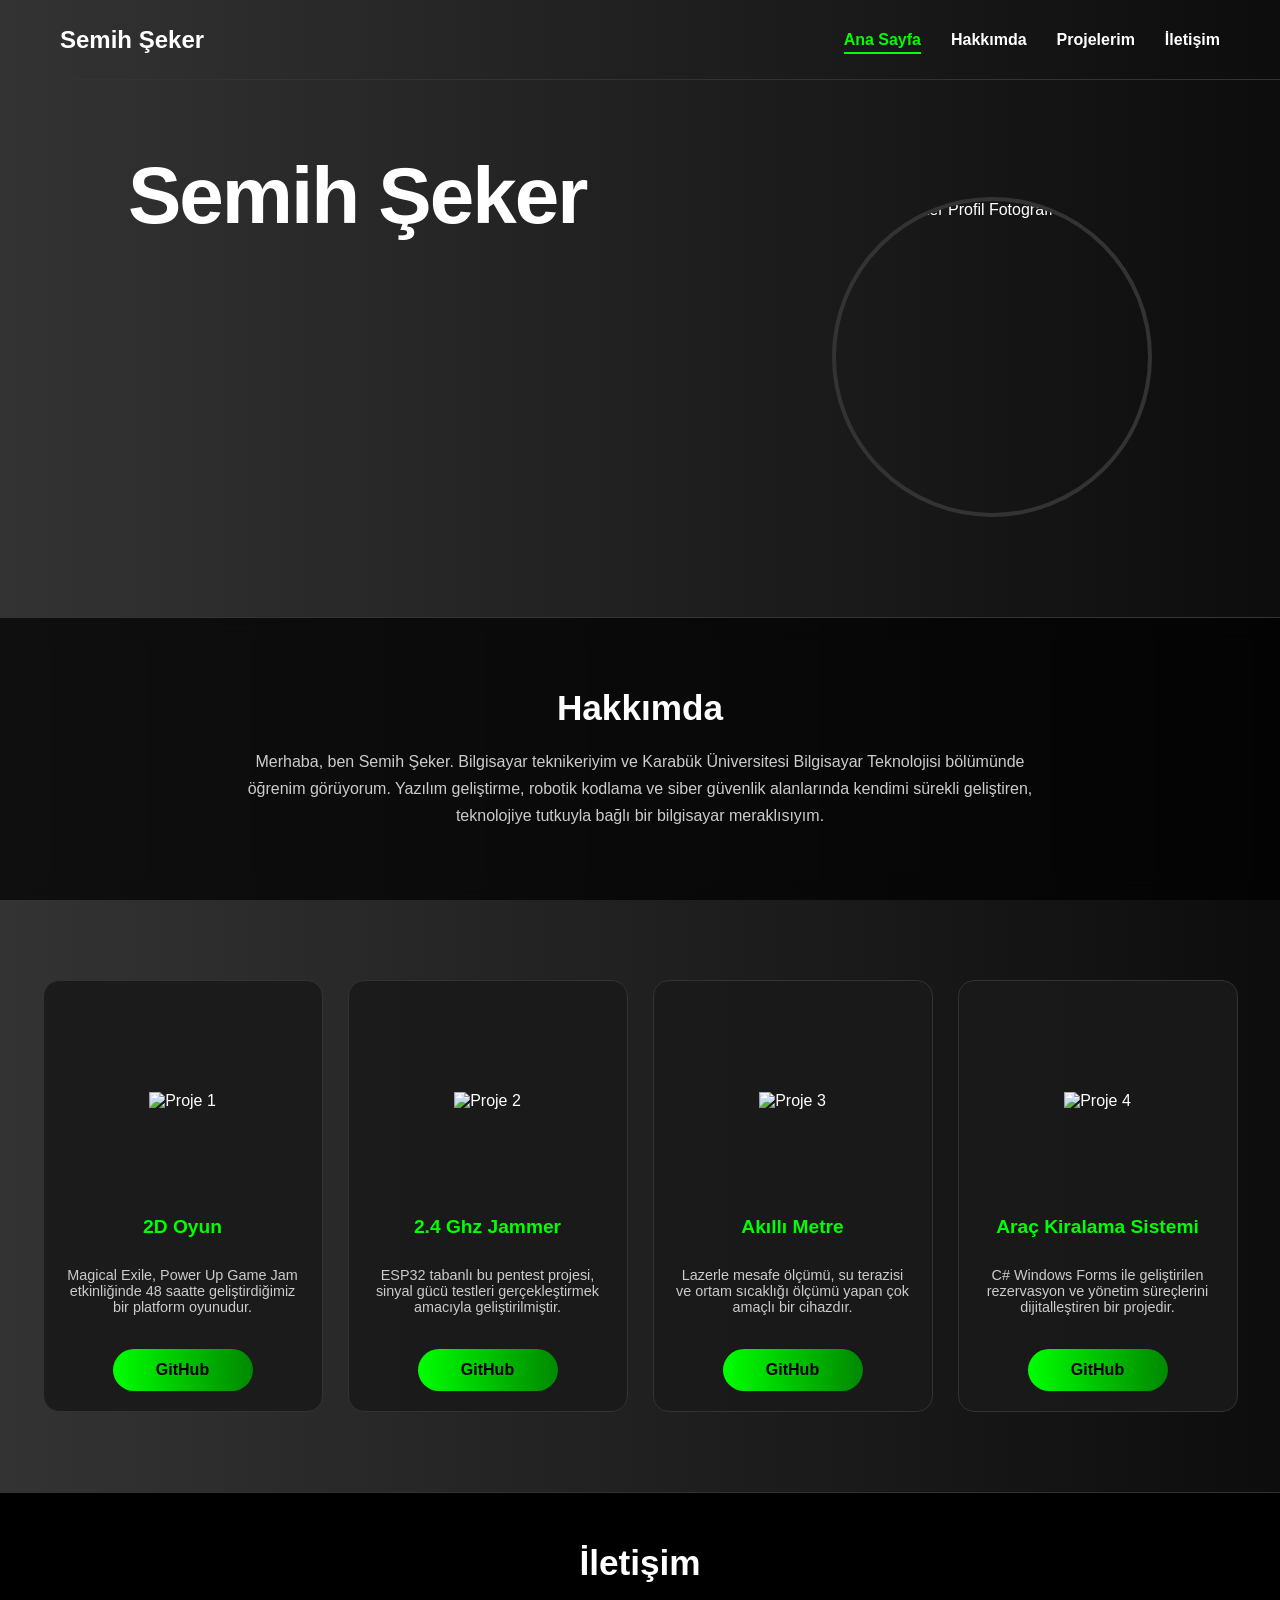
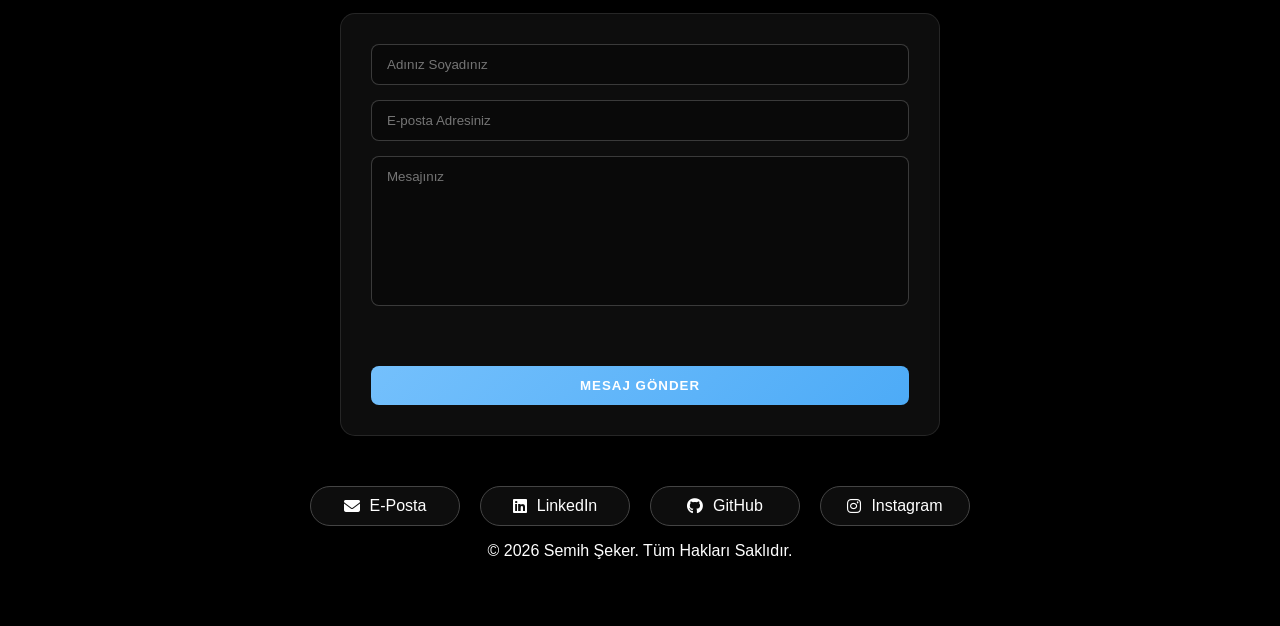
==== index.html @ 97982837 "Hata giderildi" ====
<!DOCTYPE html>
<html lang="tr">
<head>
	<script src="https://www.google.com/recaptcha/api.js" async defer></script>
    <meta charset="UTF-8">
    <meta name="viewport" content="width=device-width, initial-scale=1.0">
    <meta name="description" content="Semih Şeker - Bilgisayar Teknikeri | Web Geliştirme, Robotik Kodlama ve Siber Güvenlik">
    <title>Semih Şeker | Kişisel Portföy</title>
    
    <link rel="icon" href="imgs/favicon.png" type="image/png">
    <link rel="stylesheet" href="https://cdnjs.cloudflare.com/ajax/libs/font-awesome/6.5.1/css/all.min.css">
    <link href="https://unpkg.com/aos@2.3.1/dist/aos.css" rel="stylesheet">
    <script type="text/javascript" src="https://cdn.jsdelivr.net/npm/@emailjs/browser@3/dist/email.min.js"></script>
    <link rel="stylesheet" href="index.css">
</head>
<body>

<header>
    <nav>
        <div class="navbar">
            <div class="navLogo">Semih Şeker</div>
            <div class="hamburger" id="hamburger" aria-label="Menüyü Aç">
                <i class="fa-solid fa-bars"></i>
            </div>
            <div class="navlink" id="nav-menu">
                <ul>
                    <li><a href="#AnaSayfa">Ana Sayfa</a></li>
                    <li><a href="#hakkimda">Hakkımda</a></li>
                    <li><a href="#projeler">Projelerim</a></li>
                    <li><a href="#iletisim">İletişim</a></li>
                </ul>
            </div>
        </div>
    </nav>
</header>

<section id="AnaSayfa">
    <div class="middle-left-area" data-aos="fade-right">
        <h1 class="main-name">Semih Şeker</h1>
        <div class="sub-text-wrapper">
            <span id="typed-text"></span>
        </div>
    </div>
    <div class="resimkapsayici" data-aos="fade-left">
        <div class="resim">
            <img src="imgs/semihskrpp.jpg" alt="Semih Şeker Profil Fotoğrafı">
        </div>
    </div>
</section>

<section class="HakkımdaKapsayıcı" id="hakkimda" data-aos="zoom-in">
    <div class="Hakkımdaİçerik">
        <h2 class="HakkımdaBaşlık">Hakkımda</h2>
        <p class="hakımdayazı">
            Merhaba, ben Semih Şeker. Bilgisayar teknikeriyim ve Karabük Üniversitesi Bilgisayar Teknolojisi bölümünde öğrenim görüyorum.
            Yazılım geliştirme, robotik kodlama ve siber güvenlik alanlarında kendimi sürekli geliştiren,
            teknolojiye tutkuyla bağlı bir bilgisayar meraklısıyım.
        </p>
    </div>
</section>

<section class="kartkapsayıcı" id="projeler">
    <div class="kart" data-aos="fade-up" data-aos-delay="100">
        <div class="kartimg"><img src="imgs/2doyun.png" alt="Proje 1"></div>
        <div class="kartBaşlık">2D Oyun</div>
        <div class="kartyazı"><p>Magical Exile, Power Up Game Jam etkinliğinde 48 saatte geliştirdiğimiz bir platform oyunudur.</p></div>
        <div class="kartbutton"><a href="https://github.com/sem1hX1/power-up-game-jam-magical-exile" target="_blank">GitHub</a></div>
    </div>

    <div class="kart" data-aos="fade-up" data-aos-delay="200">
        <div class="kartimg"><img src="imgs/jamer.jpeg" alt="Proje 2"></div>
        <div class="kartBaşlık">2.4 Ghz Jammer</div>
        <div class="kartyazı"><p>ESP32 tabanlı bu pentest projesi, sinyal gücü testleri gerçekleştirmek amacıyla geliştirilmiştir.</p></div>
        <div class="kartbutton"><a href="https://github.com/sem1hX1/ESP32-2.4Ghz-jammer" target="_blank">GitHub</a></div>
    </div>

    <div class="kart" data-aos="fade-up" data-aos-delay="300">
        <div class="kartimg"><img src="imgs/akılımetre2.jpeg" alt="Proje 3"></div>
        <div class="kartBaşlık">Akıllı Metre</div>
        <div class="kartyazı"><p>Lazerle mesafe ölçümü, su terazisi ve ortam sıcaklığı ölçümü yapan çok amaçlı bir cihazdır.</p></div>
        <div class="kartbutton"><a href="https://github.com/sem1hX1/Ak-l-Metre" target="_blank">GitHub</a></div>
    </div>

    <div class="kart" data-aos="fade-up" data-aos-delay="400">
        <div class="kartimg"><img src="imgs/araçkiralama.png" alt="Proje 4"></div>
        <div class="kartBaşlık">Araç Kiralama Sistemi</div>
        <div class="kartyazı"><p>C# Windows Forms ile geliştirilen rezervasyon ve yönetim süreçlerini dijitalleştiren bir projedir.</p></div>
        <div class="kartbutton"><a href="https://github.com/sem1hX1/Akilli-Arac-Kiralama-Rezarvasyon-Sistemi" target="_blank">GitHub</a></div>
    </div>
</section>

<footer class="IletisimKapsayıcı" id="iletisim" data-aos="fade-up">
    <div class="Iletisimİçerik">
        <h2 class="HakkımdaBaşlık">İletişim</h2>
        
        <form id="contact-form" class="iletisim-form">
            <input type="text" id="from_name" placeholder="Adınız Soyadınız" required>
            <input type="email" id="email_id" placeholder="E-posta Adresiniz" required>
            <textarea id="message" placeholder="Mesajınız" required></textarea>
	    <div class="g-recaptcha" data-sitekey="6LcGIFUsAAAAAMI83Hy7ozXkOYXlaUwF4VAxMhcK" style="margin-bottom: 15px;"></div>
	    <button type="button" class="gonder-btn" onclick="SendMail()">Mesaj Gönder</button>
        </form>

        <div class="SosyalMedya">
            <a href="mailto:semihskr42@gmail.com" class="SosyalLink"><i class="fa-solid fa-envelope"></i> E-Posta</a>
            <a href="https://www.linkedin.com/in/semih-%c5%9feker/" target="_blank" class="SosyalLink"><i class="fa-brands fa-linkedin"></i> LinkedIn</a>
            <a href="https://github.com/sem1hX1" target="_blank" class="SosyalLink"><i class="fa-brands fa-github"></i> GitHub</a>
            <a href="https://www.instagram.com/semih_seker13/" target="_blank" class="SosyalLink"><i class="fa-brands fa-instagram"></i> Instagram</a>
        </div>

        <div class="FooterAlt">
            <p>&copy; 2026 Semih Şeker. Tüm Hakları Saklıdır.</p>
        </div>
    </div>
</footer>

<script src="https://unpkg.com/aos@2.3.1/dist/aos.js"></script>
<script src="https://unpkg.com/typed.js@2.1.0/dist/typed.umd.js"></script>
<script src="index.js"></script>
</body>
</html>
---- index.css ----
/* =========================
   1. TEMEL AYARLAR
========================= */
* {
    box-sizing: border-box;
}

body {
    background: linear-gradient(270deg, #000000, #1a1a1a, #000000, #333333);
    background-size: 400% 400%;
    animation: WhitePulse 20s ease-in-out infinite;
    min-height: 100vh;
    margin: 0;
    font-family: -apple-system, BlinkMacSystemFont, "Segoe UI", Roboto, Helvetica, Arial, sans-serif;
    color: #ffffff;
    overflow-x: hidden;
}

@keyframes WhitePulse {
    0% { background-position: 0% 50%; }
    50% { background-position: 100% 50%; }
    100% { background-position: 0% 50%; }
}

/* =========================
   2. NAVBAR
========================= */
.navbar {
    background-color: #000;
    width: 100%;
    height: 80px;
    padding: 0 60px;
    display: flex;
    justify-content: space-between;
    align-items: center;
    position: fixed;
    top: 0;
    z-index: 9999;
    border-bottom: 1px solid #333;
}

.navLogo {
    font-size: 1.5rem;
    font-weight: 900;
}

.navlink ul {
    display: flex;
    gap: 30px;
    list-style: none;
    margin: 0;
    padding: 0;
}

.navlink ul li a {
    text-decoration: none;
    color: #fff;
    font-weight: 600;
    transition: color 0.3s;
}

.navlink ul li a:hover {
    color: #00ff00;
}

.hamburger {
    display: none;
    font-size: 1.8rem;
    cursor: pointer;
}

/* =========================
   3. HERO ALANI
========================= */
.middle-left-area {
    padding-top: 150px;
    padding-left: 10%;
}

.main-name {
    font-size: clamp(3rem, 8vw, 5rem);
    font-weight: 900;
    letter-spacing: -2px;
    margin: 0;
}

.sub-text-wrapper {
    margin-top: 15px;
    font-size: 1.6rem;
    font-family: "Courier New", monospace;
}

.resimkapsayici {
    display: flex;
    justify-content: flex-end;
    padding-right: 10%;
    margin-top: -60px;
}

.resim {
    width: 320px;
    height: 320px;
    border-radius: 50%;
    overflow: hidden;
    border: 4px solid #333;
    transition: 0.4s;
}

.resim img {
    width: 100%;
    height: 100%;
    object-fit: cover;
}

.resim:hover {
    border-color: #00ff00;
    transform: scale(1.05);
}

/* =========================
   4. HAKKIMDA
========================= */
.HakkımdaKapsayıcı {
    margin-top: 100px;
    padding: 70px 20px;
    text-align: center;
    background: rgba(0, 0, 0, 0.7);
    backdrop-filter: blur(12px);
    border-top: 1px solid #333;
}

.HakkımdaBaşlık {
    font-size: 2.2rem;
    font-weight: 800;
    margin-bottom: 20px;
}

.hakımdayazı {
    max-width: 800px;
    margin: 0 auto;
    font-size: 1rem;
    line-height: 1.7;
    color: #cccccc;
}

/* =========================
   5. PROJELER (KARTLAR)
========================= */
.kartkapsayıcı {
    display: flex;
    flex-wrap: wrap;
    justify-content: center;
    gap: 25px;
    padding: 80px 20px;
}

.kart {
    width: 280px;
    background: rgba(26, 26, 26, 0.9);
    border: 1px solid #333;
    border-radius: 16px;
    padding: 20px;
    display: flex;
    flex-direction: column;
    transition: 0.4s;
}

.kart:hover {
    transform: translateY(-12px);
    border-color: #00ff00;
    box-shadow: 0 15px 30px rgba(0, 255, 0, 0.2);
}

.kartimg {
    width: 100%;
    height: 200px; /* ihtiyaca göre */
    display: flex;
    align-items: center;
    justify-content: center;
    overflow: hidden;
}

.kartimg img {
    max-width: 100%;
    max-height: 100%;
    object-fit: contain;
}


.kartBaşlık {
    margin: 15px 0;
    text-align: center;
    font-size: 1.2rem;
    font-weight: bold;
    color: #00ff00;
}

.kartyazı {
    font-size: 0.9rem;
    color: #ccc;
    text-align: center;
    margin-bottom: 20px;
    flex-grow: 1;
}



/* === KART BUTONU (UX DÜZELTİLDİ) === */
.kartbutton {
    width: 140px;
    height: 42px;
    margin: 0 auto;
    background: linear-gradient(90deg, #00ff00, #008800);
    border-radius: 25px;
    display: flex;
    justify-content: center;
    align-items: center;
    transition: 0.3s;
}

.kartbutton:hover {
    transform: scale(1.05);
    box-shadow: 0 0 20px rgba(0, 255, 0, 0.4);
}

.kartbutton a {
    text-decoration: none;
    color: #000;
    font-weight: bold;
}

/* =========================
   6. İLETİŞİM
========================= */
.IletisimKapsayıcı {
    padding: 50px 20px;
    background: #000;
    border-top: 1px solid #333;
    text-align: center;
    
}

.SosyalMedya {
    display: flex;
    flex-wrap: wrap;
    justify-content: center;
    gap: 20px;
   margin-top: 50px;
    align-items: center;
    overflow: hidden;

}

.SosyalLink {
    text-decoration: none;
    color: #fff;
    padding: 12px 26px;
    border-radius: 30px;
    border: 1px solid #444;
    background: rgba(255, 255, 255, 0.05);
    display: flex;
    align-items: center;
    gap: 10px;
    transition: 0.3s;
 width: 150px;          /* Sabit genişlik */
    height: 40px;          /* Sabit yükseklik */
    display: flex;
    align-items: center;
    justify-content: center;

    white-space: nowrap;
    overflow: hidden;
    text-overflow: ellipsis;
}
.HakkımdaBaşlık{
    margin: 0px;
    margin-bottom: 20px;
}
.SosyalLink:hover {
    background: #fff;
    color: #000;
    transform: scale(1.05);
}


.SosyalLink:hover i {
    color: #000;
}

/* =========================
   7. MOBİL
========================= */
@media (max-width: 768px) {
    .navbar {
        padding: 0 20px;
    }

    .hamburger {
        display: block;
    }

    .navlink {
        position: fixed;
        top: 80px;
        right: -100%;
        width: 100%;
        height: calc(100vh - 80px);
        background: #000;
        display: flex;
        justify-content: center;
        padding-top: 50px;
        transition: 0.4s;
    }

    .navlink.active {
        right: 0;
    }

    .navlink ul {
        flex-direction: column;
        gap: 30px;
    }

    .resimkapsayici {
        justify-content: center;
        padding-right: 0;
        margin-top: 30px;
    }

    .resim {
        width: 250px;
        height: 250px;
    }
}
.navlink ul li a.active {
    color: #00ff00;
    position: relative;
}

.navlink ul li a.active::after {
    content: "";
    position: absolute;
    left: 0;
    bottom: -6px;
    width: 100%;
    height: 2px;
    background: #00ff00;
}
/* İletişim Formu Genel Alanı */
.iletisim-form {
    display: flex;
    flex-direction: column;
    gap: 15px;
    max-width: 600px;
    margin: 30px auto;
    background: rgba(255, 255, 255, 0.05); /* Şeffaf koyu arka plan */
    padding: 30px;
    border-radius: 15px;
    border: 1px solid rgba(255, 255, 255, 0.1);
    box-shadow: 0 10px 30px rgba(0, 0, 0, 0.5);
}

/* Giriş Alanları (Input ve Textarea) */
.iletisim-form input, 
.iletisim-form textarea {
    width: 100%;
    padding: 12px 15px;
    background: rgba(0, 0, 0, 0.3);
    border: 1px solid rgba(255, 255, 255, 0.2);
    border-radius: 8px;
    color: #fff;
    font-family: 'Poppins', sans-serif;
    outline: none;
    transition: all 0.3s ease;
}

/* Input Odaklandığında (Focus) */
.iletisim-form input:focus, 
.iletisim-form textarea:focus {
    border-color: #74C0FC; /* Dondurmacı sitesindeki o şık mavi */
    box-shadow: 0 0 10px rgba(116, 192, 252, 0.3);
}

/* Mesaj Kutusu Yüksekliği */
.iletisim-form textarea {
    height: 150px;
    resize: none; /* Kullanıcının kutuyu sağa sola çekiştirmesini engeller */
}

/* Gönder Butonu */
.gonder-btn {
    background: linear-gradient(135deg, #74C0FC, #4dabf7);
    color: #fff;
    padding: 12px 25px;
    border: none;
    border-radius: 8px;
    font-weight: 600;
    cursor: pointer;
    transition: transform 0.3s ease, box-shadow 0.3s ease;
    text-transform: uppercase;
    letter-spacing: 1px;
}

.gonder-btn:hover {
    transform: translateY(-3px);
    box-shadow: 0 5px 15px rgba(116, 192, 252, 0.4);
}

/* Mobil Uyumluluk */
@media (max-width: 768px) {
    .iletisim-form {
        margin: 20px 10px;
        padding: 20px;
    }
}

.g-recaptcha {
    display: flex;
    justify-content: center; /* Ortalar */
    margin: 15px 0;
}
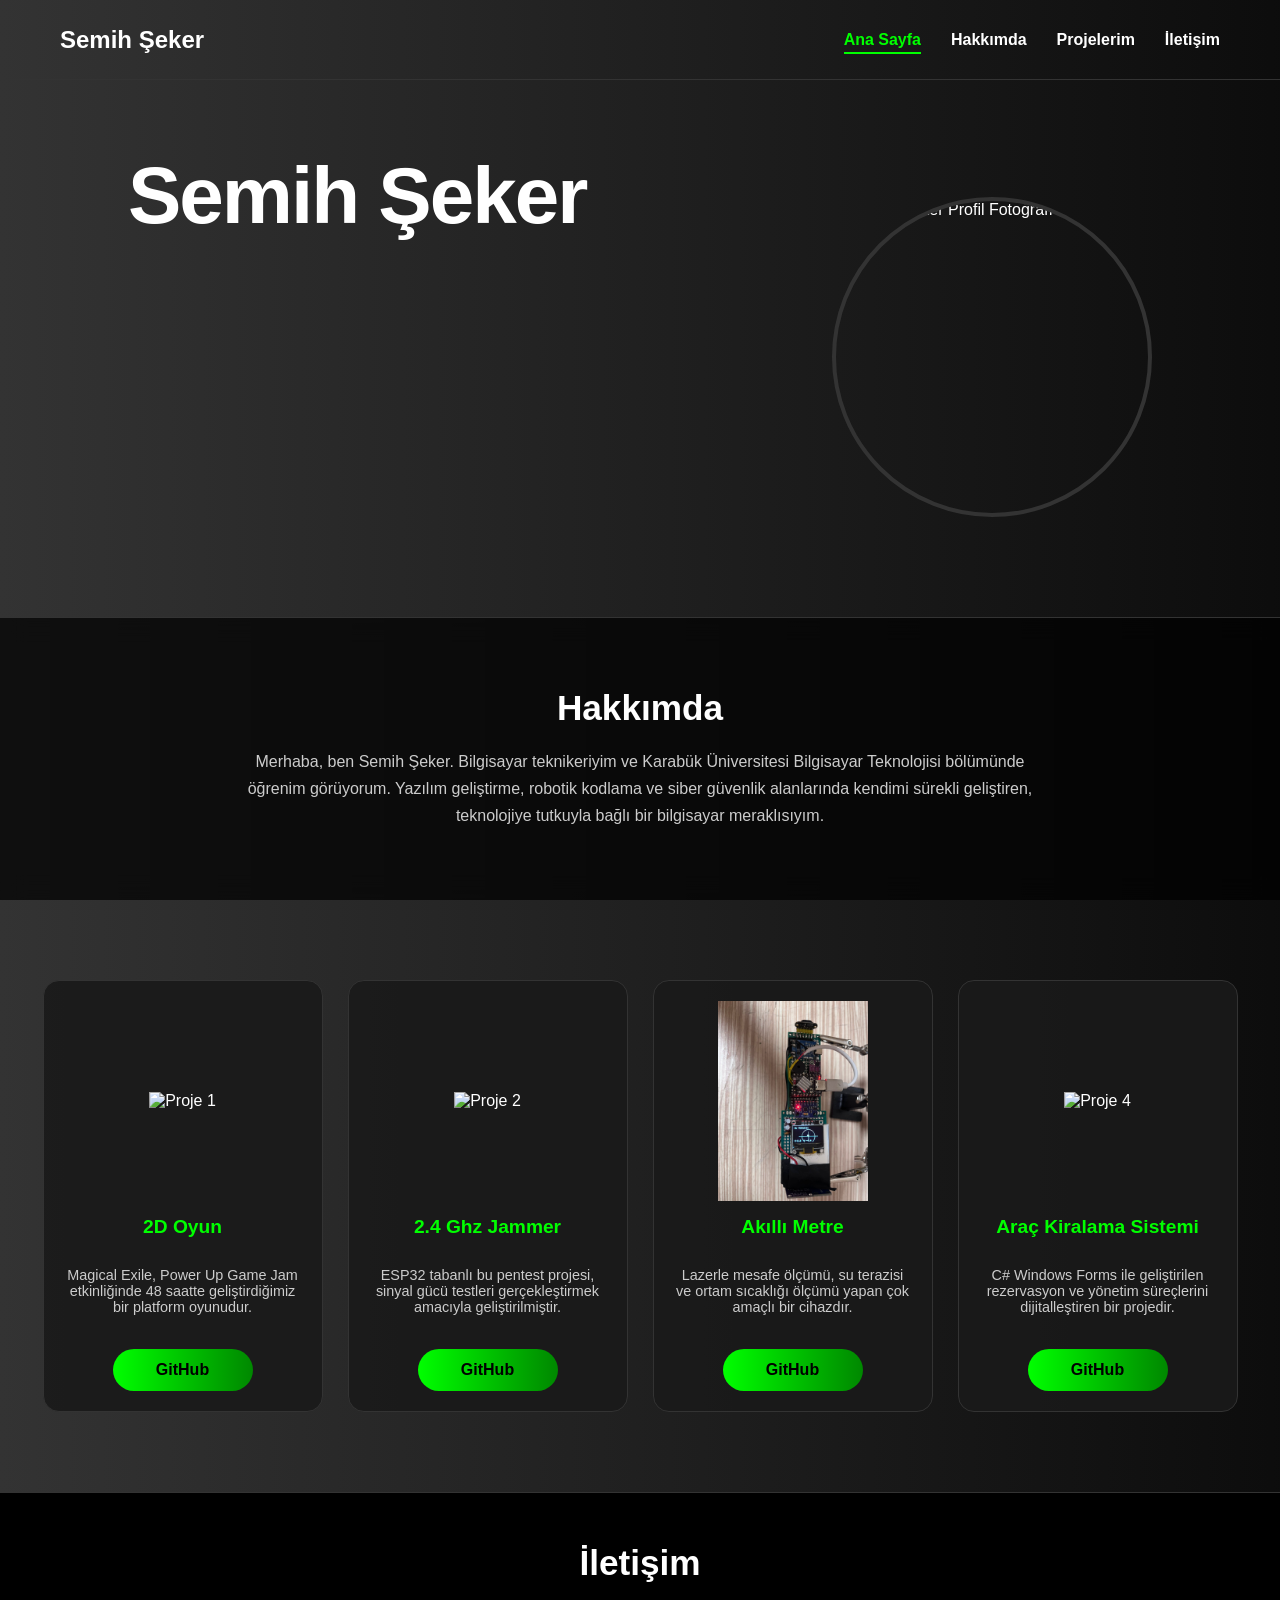
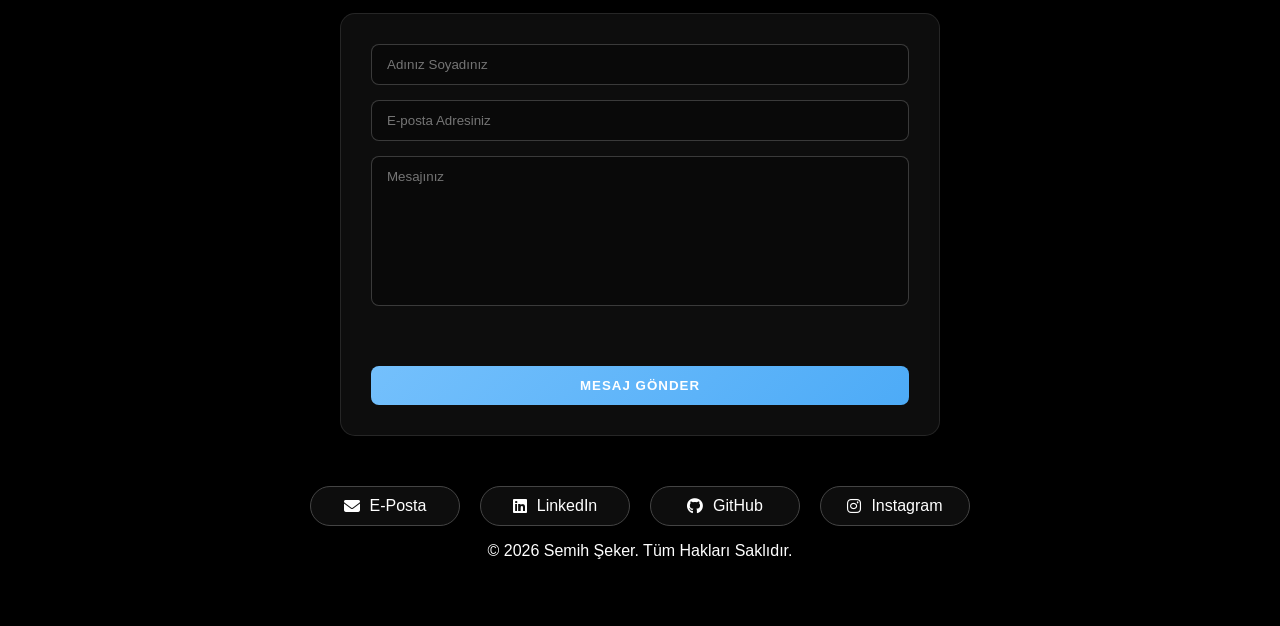
==== commit 9a66adbc: "Resim Güncelemesi" ====
--- a/index.html
+++ b/index.html
@@ -75,7 +75,7 @@
     </div>
 
     <div class="kart" data-aos="fade-up" data-aos-delay="300">
-        <div class="kartimg"><img src="imgs/akılımetre2.jpeg" alt="Proje 3"></div>
+        <div class="kartimg"><img src="imgs/4.jpeg" alt="Proje 3"></div>
         <div class="kartBaşlık">Akıllı Metre</div>
         <div class="kartyazı"><p>Lazerle mesafe ölçümü, su terazisi ve ortam sıcaklığı ölçümü yapan çok amaçlı bir cihazdır.</p></div>
         <div class="kartbutton"><a href="https://github.com/sem1hX1/Ak-l-Metre" target="_blank">GitHub</a></div>
@@ -93,14 +93,18 @@
     <div class="Iletisimİçerik">
         <h2 class="HakkımdaBaşlık">İletişim</h2>
         
-        <form id="contact-form" class="iletisim-form">
-            <input type="text" id="from_name" placeholder="Adınız Soyadınız" required>
-            <input type="email" id="email_id" placeholder="E-posta Adresiniz" required>
-            <textarea id="message" placeholder="Mesajınız" required></textarea>
-	    <div class="g-recaptcha" data-sitekey="6LcGIFUsAAAAAMI83Hy7ozXkOYXlaUwF4VAxMhcK" style="margin-bottom: 15px;"></div>
-	    <button type="button" class="gonder-btn" onclick="SendMail()">Mesaj Gönder</button>
-        </form>
-
+<form id="contact-form" class="iletisim-form">
+    <input type="text" id="from_name" name="from_name" placeholder="Adınız Soyadınız" required>
+    <input type="email" id="email_id" name="email_id" placeholder="E-posta Adresiniz" 
+       required 
+       oninvalid="this.setCustomValidity('Lütfen geçerli bir e-posta adresi giriniz.')" 
+       oninput="this.setCustomValidity('')">
+    <textarea id="message" name="message" placeholder="Mesajınız" required></textarea>
+    
+    <div class="g-recaptcha" data-sitekey="6LcGIFUsAAAAAMI83Hy7ozXkOYXlaUwF4VAxMhcK" style="margin-bottom: 15px;"></div>
+    
+    <button type="submit" id="submit-btn" class="gonder-btn">Mesaj Gönder</button>
+</form>
         <div class="SosyalMedya">
             <a href="mailto:semihskr42@gmail.com" class="SosyalLink"><i class="fa-solid fa-envelope"></i> E-Posta</a>
             <a href="https://www.linkedin.com/in/semih-%c5%9feker/" target="_blank" class="SosyalLink"><i class="fa-brands fa-linkedin"></i> LinkedIn</a>
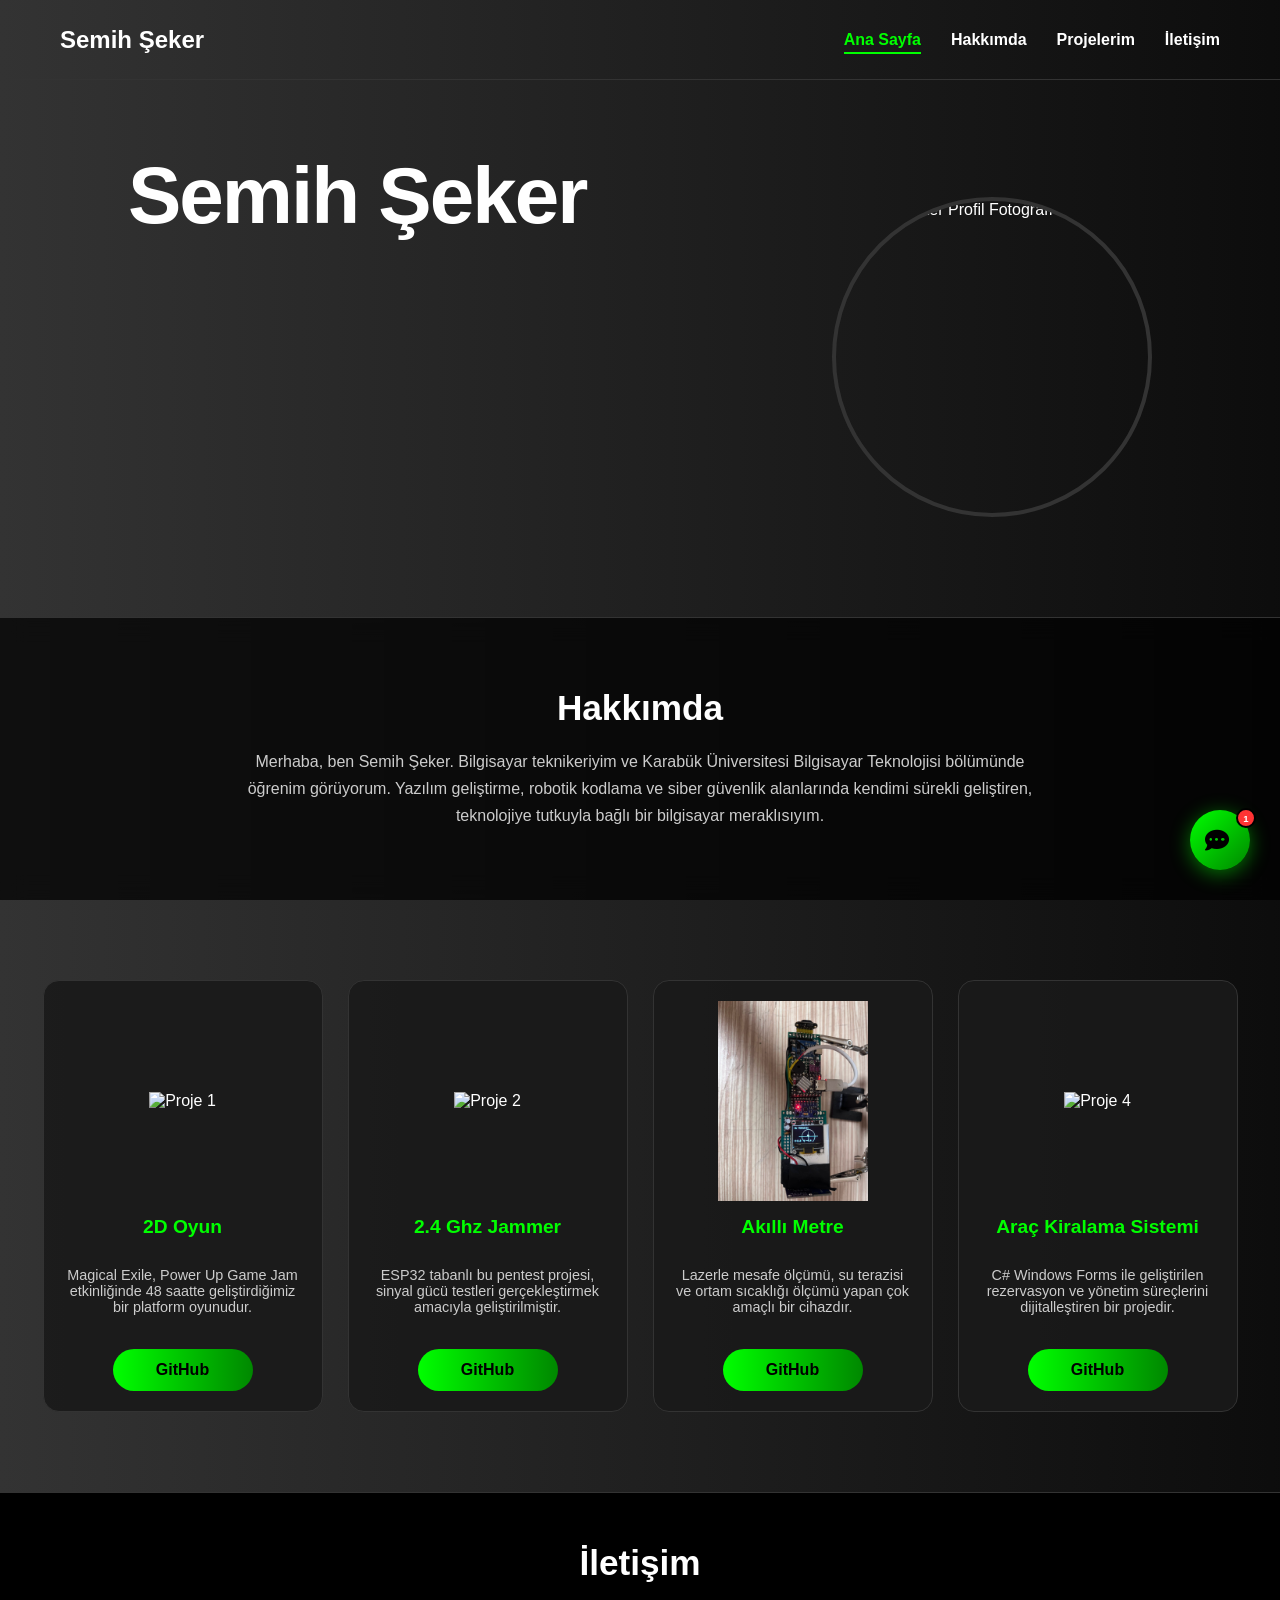
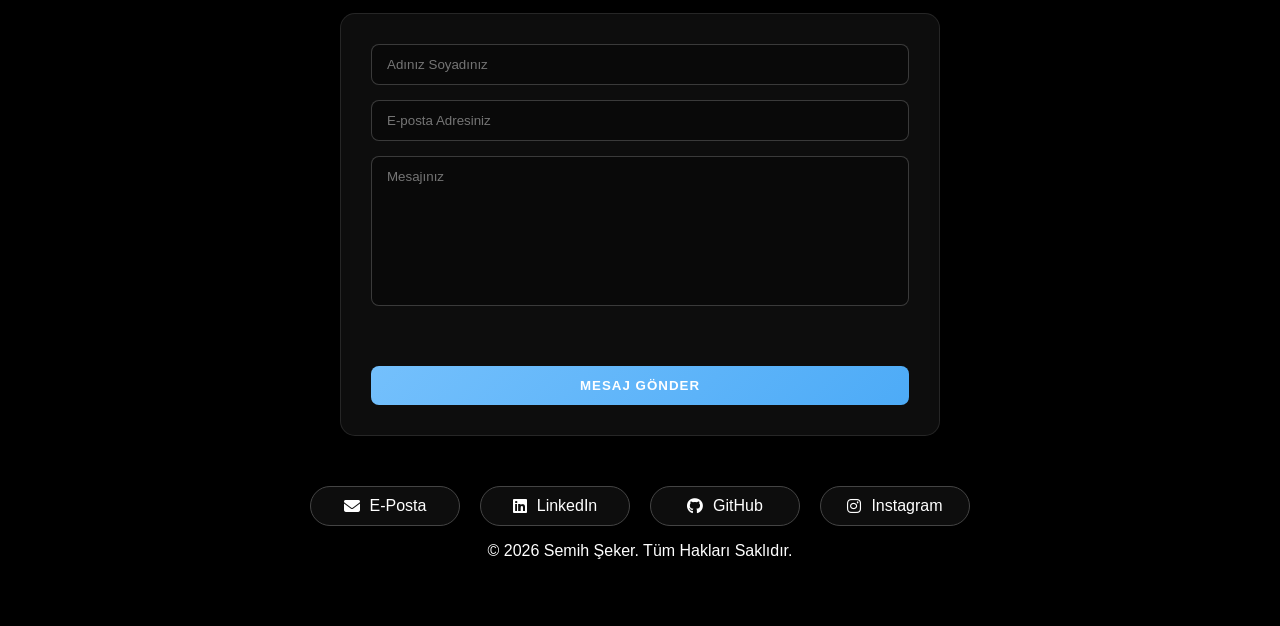
==== commit 0b0fd442: "feat: Chatbot soru butonlari, badge animasyonu ve UI guncellemeleri" ====
--- a/index.html
+++ b/index.html
@@ -1,125 +1,196 @@
 <!DOCTYPE html>
 <html lang="tr">
+
 <head>
-	<script src="https://www.google.com/recaptcha/api.js" async defer></script>
+    <script src="https://www.google.com/recaptcha/api.js" async defer></script>
     <meta charset="UTF-8">
     <meta name="viewport" content="width=device-width, initial-scale=1.0">
-    <meta name="description" content="Semih Şeker - Bilgisayar Teknikeri | Web Geliştirme, Robotik Kodlama ve Siber Güvenlik">
+    <meta name="description"
+        content="Semih Şeker - Bilgisayar Teknikeri | Web Geliştirme, Robotik Kodlama ve Siber Güvenlik">
     <title>Semih Şeker | Kişisel Portföy</title>
-    
+
     <link rel="icon" href="imgs/favicon.png" type="image/png">
     <link rel="stylesheet" href="https://cdnjs.cloudflare.com/ajax/libs/font-awesome/6.5.1/css/all.min.css">
     <link href="https://unpkg.com/aos@2.3.1/dist/aos.css" rel="stylesheet">
     <script type="text/javascript" src="https://cdn.jsdelivr.net/npm/@emailjs/browser@3/dist/email.min.js"></script>
     <link rel="stylesheet" href="index.css">
 </head>
+
 <body>
 
-<header>
-    <nav>
-        <div class="navbar">
-            <div class="navLogo">Semih Şeker</div>
-            <div class="hamburger" id="hamburger" aria-label="Menüyü Aç">
-                <i class="fa-solid fa-bars"></i>
+    <header>
+        <nav>
+            <div class="navbar">
+                <div class="navLogo">Semih Şeker</div>
+                <div class="hamburger" id="hamburger" aria-label="Menüyü Aç">
+                    <i class="fa-solid fa-bars"></i>
+                </div>
+                <div class="navlink" id="nav-menu">
+                    <ul>
+                        <li><a href="#AnaSayfa">Ana Sayfa</a></li>
+                        <li><a href="#hakkimda">Hakkımda</a></li>
+                        <li><a href="#projeler">Projelerim</a></li>
+                        <li><a href="#iletisim">İletişim</a></li>
+                    </ul>
+                </div>
             </div>
-            <div class="navlink" id="nav-menu">
-                <ul>
-                    <li><a href="#AnaSayfa">Ana Sayfa</a></li>
-                    <li><a href="#hakkimda">Hakkımda</a></li>
-                    <li><a href="#projeler">Projelerim</a></li>
-                    <li><a href="#iletisim">İletişim</a></li>
-                </ul>
+        </nav>
+    </header>
+
+    <section id="AnaSayfa">
+        <div class="middle-left-area" data-aos="fade-right">
+            <h1 class="main-name">Semih Şeker</h1>
+            <div class="sub-text-wrapper">
+                <span id="typed-text"></span>
             </div>
         </div>
-    </nav>
-</header>
+        <div class="resimkapsayici" data-aos="fade-left">
+            <div class="resim">
+                <img src="imgs/semihskrpp.jpg" alt="Semih Şeker Profil Fotoğrafı">
+            </div>
+        </div>
+    </section>
 
-<section id="AnaSayfa">
-    <div class="middle-left-area" data-aos="fade-right">
-        <h1 class="main-name">Semih Şeker</h1>
-        <div class="sub-text-wrapper">
-            <span id="typed-text"></span>
+    <section class="HakkımdaKapsayıcı" id="hakkimda" data-aos="zoom-in">
+        <div class="Hakkımdaİçerik">
+            <h2 class="HakkımdaBaşlık">Hakkımda</h2>
+            <p class="hakımdayazı">
+                Merhaba, ben Semih Şeker. Bilgisayar teknikeriyim ve Karabük Üniversitesi Bilgisayar Teknolojisi
+                bölümünde öğrenim görüyorum.
+                Yazılım geliştirme, robotik kodlama ve siber güvenlik alanlarında kendimi sürekli geliştiren,
+                teknolojiye tutkuyla bağlı bir bilgisayar meraklısıyım.
+            </p>
         </div>
-    </div>
-    <div class="resimkapsayici" data-aos="fade-left">
-        <div class="resim">
-            <img src="imgs/semihskrpp.jpg" alt="Semih Şeker Profil Fotoğrafı">
+    </section>
+
+    <section class="kartkapsayıcı" id="projeler">
+        <div class="kart" data-aos="fade-up" data-aos-delay="100">
+            <div class="kartimg"><img src="imgs/2doyun.png" alt="Proje 1"></div>
+            <div class="kartBaşlık">2D Oyun</div>
+            <div class="kartyazı">
+                <p>Magical Exile, Power Up Game Jam etkinliğinde 48 saatte geliştirdiğimiz bir platform oyunudur.</p>
+            </div>
+            <div class="kartbutton"><a href="https://github.com/sem1hX1/power-up-game-jam-magical-exile"
+                    target="_blank">GitHub</a></div>
         </div>
-    </div>
-</section>
 
-<section class="HakkımdaKapsayıcı" id="hakkimda" data-aos="zoom-in">
-    <div class="Hakkımdaİçerik">
-        <h2 class="HakkımdaBaşlık">Hakkımda</h2>
-        <p class="hakımdayazı">
-            Merhaba, ben Semih Şeker. Bilgisayar teknikeriyim ve Karabük Üniversitesi Bilgisayar Teknolojisi bölümünde öğrenim görüyorum.
-            Yazılım geliştirme, robotik kodlama ve siber güvenlik alanlarında kendimi sürekli geliştiren,
-            teknolojiye tutkuyla bağlı bir bilgisayar meraklısıyım.
-        </p>
-    </div>
-</section>
+        <div class="kart" data-aos="fade-up" data-aos-delay="200">
+            <div class="kartimg"><img src="imgs/jamer.jpeg" alt="Proje 2"></div>
+            <div class="kartBaşlık">2.4 Ghz Jammer</div>
+            <div class="kartyazı">
+                <p>ESP32 tabanlı bu pentest projesi, sinyal gücü testleri gerçekleştirmek amacıyla geliştirilmiştir.</p>
+            </div>
+            <div class="kartbutton"><a href="https://github.com/sem1hX1/ESP32-2.4Ghz-jammer" target="_blank">GitHub</a>
+            </div>
+        </div>
 
-<section class="kartkapsayıcı" id="projeler">
-    <div class="kart" data-aos="fade-up" data-aos-delay="100">
-        <div class="kartimg"><img src="imgs/2doyun.png" alt="Proje 1"></div>
-        <div class="kartBaşlık">2D Oyun</div>
-        <div class="kartyazı"><p>Magical Exile, Power Up Game Jam etkinliğinde 48 saatte geliştirdiğimiz bir platform oyunudur.</p></div>
-        <div class="kartbutton"><a href="https://github.com/sem1hX1/power-up-game-jam-magical-exile" target="_blank">GitHub</a></div>
+        <div class="kart" data-aos="fade-up" data-aos-delay="300">
+            <div class="kartimg"><img src="imgs/4.jpeg" alt="Proje 3"></div>
+            <div class="kartBaşlık">Akıllı Metre</div>
+            <div class="kartyazı">
+                <p>Lazerle mesafe ölçümü, su terazisi ve ortam sıcaklığı ölçümü yapan çok amaçlı bir cihazdır.</p>
+            </div>
+            <div class="kartbutton"><a href="https://github.com/sem1hX1/Ak-l-Metre" target="_blank">GitHub</a></div>
+        </div>
+
+        <div class="kart" data-aos="fade-up" data-aos-delay="400">
+            <div class="kartimg"><img src="imgs/araçkiralama.png" alt="Proje 4"></div>
+            <div class="kartBaşlık">Araç Kiralama Sistemi</div>
+            <div class="kartyazı">
+                <p>C# Windows Forms ile geliştirilen rezervasyon ve yönetim süreçlerini dijitalleştiren bir projedir.
+                </p>
+            </div>
+            <div class="kartbutton"><a href="https://github.com/sem1hX1/Akilli-Arac-Kiralama-Rezarvasyon-Sistemi"
+                    target="_blank">GitHub</a></div>
+        </div>
+    </section>
+
+    <footer class="IletisimKapsayıcı" id="iletisim" data-aos="fade-up">
+        <div class="Iletisimİçerik">
+            <h2 class="HakkımdaBaşlık">İletişim</h2>
+
+            <form id="contact-form" class="iletisim-form">
+                <input type="text" id="from_name" name="from_name" placeholder="Adınız Soyadınız" required>
+                <input type="email" id="email_id" name="email_id" placeholder="E-posta Adresiniz" required
+                    oninvalid="this.setCustomValidity('Lütfen geçerli bir e-posta adresi giriniz.')"
+                    oninput="this.setCustomValidity('')">
+                <textarea id="message" name="message" placeholder="Mesajınız" required></textarea>
+
+                <div class="g-recaptcha" data-sitekey="6LcGIFUsAAAAAMI83Hy7ozXkOYXlaUwF4VAxMhcK"
+                    style="margin-bottom: 15px;"></div>
+
+                <button type="submit" id="submit-btn" class="gonder-btn">Mesaj Gönder</button>
+            </form>
+            <div class="SosyalMedya">
+                <a href="mailto:semihskr42@gmail.com" class="SosyalLink"><i class="fa-solid fa-envelope"></i>
+                    E-Posta</a>
+                <a href="https://www.linkedin.com/in/semih-%c5%9feker/" target="_blank" class="SosyalLink"><i
+                        class="fa-brands fa-linkedin"></i> LinkedIn</a>
+                <a href="https://github.com/sem1hX1" target="_blank" class="SosyalLink"><i
+                        class="fa-brands fa-github"></i> GitHub</a>
+                <a href="https://www.instagram.com/semih_seker13/" target="_blank" class="SosyalLink"><i
+                        class="fa-brands fa-instagram"></i> Instagram</a>
+            </div>
+
+            <div class="FooterAlt">
+                <p>&copy; 2026 Semih Şeker. Tüm Hakları Saklıdır.</p>
+            </div>
+        </div>
+    </footer>
+
+    <!-- AI Chatbot Widget -->
+    <div id="chatWidget">
+        <!-- Chat Penceresi -->
+        <div id="chatWindow">
+            <!-- Başlık -->
+            <div class="chat-header">
+                <div class="chat-header-avatar">
+                    <i class="fa-solid fa-robot"></i>
+                </div>
+                <div class="chat-header-info">
+                    <h4>Semih'in Asistanı</h4>
+                    <p>SEMO</p>
+                </div>
+                <div class="chat-header-dot"></div>
+            </div>
+
+            <!-- Mesajlar -->
+            <div id="chatMessages">
+                <!-- Yazıyor göstergesi -->
+                <div id="typingIndicator">
+                    <div class="bot-avatar"><i class="fa-solid fa-robot"></i></div>
+                    <div class="typing-bubble">
+                        <span></span><span></span><span></span>
+                    </div>
+                </div>
+            </div>
+
+            <!-- Hazır Sorular -->
+            <div class="quick-questions" id="quickQuestions">
+                <p class="quick-questions-label">Bir soru seçin:</p>
+                <button class="quick-btn" data-question="Semih kimdir?">👤 Semih kimdir?</button>
+                <button class="quick-btn" data-question="Eğitim bilgileri nelerdir?">🎓 Eğitim bilgileri
+                    nelerdir?</button>
+                <button class="quick-btn" data-question="İletişim bilgileri nelerdir?">📬 İletişim bilgileri
+                    nelerdir?</button>
+                <button class="quick-btn" data-question="Projeleri nelerdir?">🚀 Projeleri nelerdir?</button>
+                <button class="quick-btn" data-question="Hangi teknolojileri kullanıyor?">💻 Hangi teknolojileri
+                    kullanıyor?</button>
+            </div>
+        </div>
+
+        <!-- Float Açma Butonu -->
+        <button id="chatToggleBtn" aria-label="Sohbeti Aç">
+            <i class="fa-solid fa-comment-dots"></i>
+            <span class="btn-label">Kapat</span>
+        </button>
+        <span class="chat-badge">1</span>
     </div>
 
-    <div class="kart" data-aos="fade-up" data-aos-delay="200">
-        <div class="kartimg"><img src="imgs/jamer.jpeg" alt="Proje 2"></div>
-        <div class="kartBaşlık">2.4 Ghz Jammer</div>
-        <div class="kartyazı"><p>ESP32 tabanlı bu pentest projesi, sinyal gücü testleri gerçekleştirmek amacıyla geliştirilmiştir.</p></div>
-        <div class="kartbutton"><a href="https://github.com/sem1hX1/ESP32-2.4Ghz-jammer" target="_blank">GitHub</a></div>
-    </div>
+    <script src="https://unpkg.com/aos@2.3.1/dist/aos.js"></script>
+    <script src="https://unpkg.com/typed.js@2.1.0/dist/typed.umd.js"></script>
+    <script src="index.js"></script>
+    <script src="chatbot.js"></script>
+</body>
 
-    <div class="kart" data-aos="fade-up" data-aos-delay="300">
-        <div class="kartimg"><img src="imgs/4.jpeg" alt="Proje 3"></div>
-        <div class="kartBaşlık">Akıllı Metre</div>
-        <div class="kartyazı"><p>Lazerle mesafe ölçümü, su terazisi ve ortam sıcaklığı ölçümü yapan çok amaçlı bir cihazdır.</p></div>
-        <div class="kartbutton"><a href="https://github.com/sem1hX1/Ak-l-Metre" target="_blank">GitHub</a></div>
-    </div>
-
-    <div class="kart" data-aos="fade-up" data-aos-delay="400">
-        <div class="kartimg"><img src="imgs/araçkiralama.png" alt="Proje 4"></div>
-        <div class="kartBaşlık">Araç Kiralama Sistemi</div>
-        <div class="kartyazı"><p>C# Windows Forms ile geliştirilen rezervasyon ve yönetim süreçlerini dijitalleştiren bir projedir.</p></div>
-        <div class="kartbutton"><a href="https://github.com/sem1hX1/Akilli-Arac-Kiralama-Rezarvasyon-Sistemi" target="_blank">GitHub</a></div>
-    </div>
-</section>
-
-<footer class="IletisimKapsayıcı" id="iletisim" data-aos="fade-up">
-    <div class="Iletisimİçerik">
-        <h2 class="HakkımdaBaşlık">İletişim</h2>
-        
-<form id="contact-form" class="iletisim-form">
-    <input type="text" id="from_name" name="from_name" placeholder="Adınız Soyadınız" required>
-    <input type="email" id="email_id" name="email_id" placeholder="E-posta Adresiniz" 
-       required 
-       oninvalid="this.setCustomValidity('Lütfen geçerli bir e-posta adresi giriniz.')" 
-       oninput="this.setCustomValidity('')">
-    <textarea id="message" name="message" placeholder="Mesajınız" required></textarea>
-    
-    <div class="g-recaptcha" data-sitekey="6LcGIFUsAAAAAMI83Hy7ozXkOYXlaUwF4VAxMhcK" style="margin-bottom: 15px;"></div>
-    
-    <button type="submit" id="submit-btn" class="gonder-btn">Mesaj Gönder</button>
-</form>
-        <div class="SosyalMedya">
-            <a href="mailto:semihskr42@gmail.com" class="SosyalLink"><i class="fa-solid fa-envelope"></i> E-Posta</a>
-            <a href="https://www.linkedin.com/in/semih-%c5%9feker/" target="_blank" class="SosyalLink"><i class="fa-brands fa-linkedin"></i> LinkedIn</a>
-            <a href="https://github.com/sem1hX1" target="_blank" class="SosyalLink"><i class="fa-brands fa-github"></i> GitHub</a>
-            <a href="https://www.instagram.com/semih_seker13/" target="_blank" class="SosyalLink"><i class="fa-brands fa-instagram"></i> Instagram</a>
-        </div>
-
-        <div class="FooterAlt">
-            <p>&copy; 2026 Semih Şeker. Tüm Hakları Saklıdır.</p>
-        </div>
-    </div>
-</footer>
-
-<script src="https://unpkg.com/aos@2.3.1/dist/aos.js"></script>
-<script src="https://unpkg.com/typed.js@2.1.0/dist/typed.umd.js"></script>
-<script src="index.js"></script>
-</body>
 </html>
--- a/index.css
+++ b/index.css
@@ -17,9 +17,17 @@
 }
 
 @keyframes WhitePulse {
-    0% { background-position: 0% 50%; }
-    50% { background-position: 100% 50%; }
-    100% { background-position: 0% 50%; }
+    0% {
+        background-position: 0% 50%;
+    }
+
+    50% {
+        background-position: 100% 50%;
+    }
+
+    100% {
+        background-position: 0% 50%;
+    }
 }
 
 /* =========================
@@ -173,7 +181,8 @@
 
 .kartimg {
     width: 100%;
-    height: 200px; /* ihtiyaca göre */
+    height: 200px;
+    /* ihtiyaca göre */
     display: flex;
     align-items: center;
     justify-content: center;
@@ -237,7 +246,7 @@
     background: #000;
     border-top: 1px solid #333;
     text-align: center;
-    
+
 }
 
 .SosyalMedya {
@@ -245,7 +254,7 @@
     flex-wrap: wrap;
     justify-content: center;
     gap: 20px;
-   margin-top: 50px;
+    margin-top: 50px;
     align-items: center;
     overflow: hidden;
 
@@ -262,8 +271,10 @@
     align-items: center;
     gap: 10px;
     transition: 0.3s;
- width: 150px;          /* Sabit genişlik */
-    height: 40px;          /* Sabit yükseklik */
+    width: 150px;
+    /* Sabit genişlik */
+    height: 40px;
+    /* Sabit yükseklik */
     display: flex;
     align-items: center;
     justify-content: center;
@@ -272,10 +283,12 @@
     overflow: hidden;
     text-overflow: ellipsis;
 }
-.HakkımdaBaşlık{
+
+.HakkımdaBaşlık {
     margin: 0px;
     margin-bottom: 20px;
 }
+
 .SosyalLink:hover {
     background: #fff;
     color: #000;
@@ -332,6 +345,7 @@
         height: 250px;
     }
 }
+
 .navlink ul li a.active {
     color: #00ff00;
     position: relative;
@@ -346,6 +360,7 @@
     height: 2px;
     background: #00ff00;
 }
+
 /* İletişim Formu Genel Alanı */
 .iletisim-form {
     display: flex;
@@ -353,7 +368,8 @@
     gap: 15px;
     max-width: 600px;
     margin: 30px auto;
-    background: rgba(255, 255, 255, 0.05); /* Şeffaf koyu arka plan */
+    background: rgba(255, 255, 255, 0.05);
+    /* Şeffaf koyu arka plan */
     padding: 30px;
     border-radius: 15px;
     border: 1px solid rgba(255, 255, 255, 0.1);
@@ -361,7 +377,7 @@
 }
 
 /* Giriş Alanları (Input ve Textarea) */
-.iletisim-form input, 
+.iletisim-form input,
 .iletisim-form textarea {
     width: 100%;
     padding: 12px 15px;
@@ -375,16 +391,18 @@
 }
 
 /* Input Odaklandığında (Focus) */
-.iletisim-form input:focus, 
+.iletisim-form input:focus,
 .iletisim-form textarea:focus {
-    border-color: #74C0FC; /* Dondurmacı sitesindeki o şık mavi */
+    border-color: #74C0FC;
+    /* Dondurmacı sitesindeki o şık mavi */
     box-shadow: 0 0 10px rgba(116, 192, 252, 0.3);
 }
 
 /* Mesaj Kutusu Yüksekliği */
 .iletisim-form textarea {
     height: 150px;
-    resize: none; /* Kullanıcının kutuyu sağa sola çekiştirmesini engeller */
+    resize: none;
+    /* Kullanıcının kutuyu sağa sola çekiştirmesini engeller */
 }
 
 /* Gönder Butonu */
@@ -416,6 +434,461 @@
 
 .g-recaptcha {
     display: flex;
-    justify-content: center; /* Ortalar */
+    justify-content: center;
+    /* Ortalar */
     margin: 15px 0;
 }
+
+/* =========================
+   8. AI CHATBOT
+========================= */
+
+#chatWidget {
+    position: fixed;
+    bottom: 30px;
+    right: 30px;
+    z-index: 99999;
+    display: flex;
+    flex-direction: column;
+    align-items: flex-end;
+    gap: 12px;
+}
+
+#chatToggleBtn {
+    width: 60px;
+    height: 60px;
+    border-radius: 50px;
+    background: linear-gradient(135deg, #00ff00, #008800);
+    border: none;
+    cursor: pointer;
+    display: flex;
+    align-items: center;
+    justify-content: center;
+    font-size: 1.5rem;
+    color: #000;
+    box-shadow: 0 4px 20px rgba(0, 255, 0, 0.45);
+    transition: width 0.4s cubic-bezier(0.34, 1.56, 0.64, 1),
+        height 0.4s cubic-bezier(0.34, 1.56, 0.64, 1),
+        border-radius 0.4s ease,
+        box-shadow 0.3s ease;
+    position: relative;
+    flex-shrink: 0;
+    overflow: hidden;
+    white-space: nowrap;
+    gap: 6px;
+}
+
+/* Chat açıkken pill şekli */
+#chatToggleBtn.open {
+    width: 370px;
+    height: 36px;
+    border-radius: 18px;
+    font-size: 0.9rem;
+    box-shadow: 0 4px 20px rgba(0, 255, 0, 0.3);
+}
+
+#chatToggleBtn:hover {
+    box-shadow: 0 6px 28px rgba(0, 255, 0, 0.65);
+}
+
+#chatToggleBtn:not(.open):hover {
+    transform: scale(1.1);
+}
+
+#chatToggleBtn.open:hover {
+    filter: brightness(1.1);
+}
+
+/* Ok yazısı - sadece açıkken görünür */
+#chatToggleBtn .btn-label {
+    font-size: 0.78rem;
+    font-weight: 700;
+    letter-spacing: 0.5px;
+    color: #000;
+    opacity: 0;
+    width: 0;
+    overflow: hidden;
+    transition: opacity 0.3s ease 0.15s, width 0.3s ease;
+}
+
+#chatToggleBtn.open .btn-label {
+    opacity: 1;
+    width: auto;
+}
+
+.chat-badge {
+    position: absolute;
+    bottom: 42px;
+    right: -6px;
+    width: 20px;
+    height: 20px;
+    background: #ff3333;
+    border-radius: 50%;
+    border: 2px solid #000;
+    display: flex;
+    align-items: center;
+    justify-content: center;
+    font-size: 0.6rem;
+    color: #fff;
+    font-weight: 700;
+    animation: badgePulse 1.8s ease-in-out infinite;
+    box-shadow: 0 0 0 0 rgba(255, 51, 51, 0.7);
+    z-index: 10;
+    opacity: 1;
+    transform: scale(1);
+    transition: opacity 0.3s ease, transform 0.3s cubic-bezier(0.34, 1.56, 0.64, 1);
+}
+
+.chat-badge.hidden {
+    opacity: 0;
+    transform: scale(0);
+    pointer-events: none;
+    animation: none;
+}
+
+@keyframes badgePulse {
+    0% {
+        box-shadow: 0 0 0 0 rgba(255, 51, 51, 0.6);
+    }
+
+    60% {
+        box-shadow: 0 0 0 7px rgba(255, 51, 51, 0);
+    }
+
+    100% {
+        box-shadow: 0 0 0 0 rgba(255, 51, 51, 0);
+    }
+}
+
+#chatWindow {
+    width: 370px;
+    height: 580px;
+    background: rgba(10, 10, 10, 0.95);
+    backdrop-filter: blur(18px);
+    border: 1px solid #00ff0055;
+    border-radius: 20px;
+    display: flex;
+    flex-direction: column;
+    overflow: hidden;
+    box-shadow: 0 12px 50px rgba(0, 255, 0, 0.2);
+    opacity: 0;
+    transform: translateY(20px) scale(0.95);
+    pointer-events: none;
+    transition: opacity 0.3s ease, transform 0.3s ease;
+}
+
+#chatWindow.open {
+    opacity: 1;
+    transform: translateY(0) scale(1);
+    pointer-events: all;
+}
+
+.chat-header {
+    padding: 16px 20px;
+    background: linear-gradient(90deg, #002200, #001500);
+    border-bottom: 1px solid #00ff0033;
+    display: flex;
+    align-items: center;
+    gap: 12px;
+    flex-shrink: 0;
+}
+
+.chat-header-avatar {
+    width: 38px;
+    height: 38px;
+    border-radius: 50%;
+    background: linear-gradient(135deg, #00ff00, #008800);
+    display: flex;
+    align-items: center;
+    justify-content: center;
+    font-size: 1.1rem;
+    color: #000;
+    flex-shrink: 0;
+}
+
+.chat-header-info {
+    flex: 1;
+    min-width: 0;
+}
+
+.chat-header-info h4 {
+    margin: 0;
+    font-size: 0.95rem;
+    color: #00ff00;
+    font-weight: 700;
+}
+
+.chat-header-info p {
+    margin: 2px 0 0;
+    font-size: 0.72rem;
+    color: #aaa;
+}
+
+.chat-header-dot {
+    width: 8px;
+    height: 8px;
+    border-radius: 50%;
+    background: #00ff00;
+    box-shadow: 0 0 6px #00ff00;
+    flex-shrink: 0;
+    animation: pulseDot 2s ease-in-out infinite;
+}
+
+@keyframes pulseDot {
+
+    0%,
+    100% {
+        opacity: 1;
+    }
+
+    50% {
+        opacity: 0.3;
+    }
+}
+
+#chatMessages {
+    flex: 1;
+    overflow-y: auto;
+    padding: 14px 12px;
+    display: flex;
+    flex-direction: column;
+    gap: 10px;
+    scroll-behavior: smooth;
+    min-height: 0;
+}
+
+#chatMessages::-webkit-scrollbar {
+    width: 4px;
+}
+
+#chatMessages::-webkit-scrollbar-track {
+    background: transparent;
+}
+
+#chatMessages::-webkit-scrollbar-thumb {
+    background: #333;
+    border-radius: 4px;
+}
+
+.chat-message {
+    display: flex;
+    align-items: flex-end;
+    gap: 8px;
+    max-width: 88%;
+    animation: msgFadeIn 0.25s ease;
+}
+
+@keyframes msgFadeIn {
+    from {
+        opacity: 0;
+        transform: translateY(8px);
+    }
+
+    to {
+        opacity: 1;
+        transform: translateY(0);
+    }
+}
+
+.user-message {
+    align-self: flex-end;
+    flex-direction: row-reverse;
+}
+
+.bot-message {
+    align-self: flex-start;
+}
+
+.message-bubble {
+    padding: 9px 13px;
+    border-radius: 16px;
+    font-size: 0.82rem;
+    line-height: 1.55;
+    word-break: break-word;
+    max-width: 100%;
+}
+
+.user-message .message-bubble {
+    background: linear-gradient(135deg, #0044cc, #003399);
+    color: #fff;
+    border-bottom-right-radius: 4px;
+}
+
+.bot-message .message-bubble {
+    background: rgba(0, 255, 0, 0.08);
+    border: 1px solid #00ff0033;
+    color: #e8e8e8;
+    border-bottom-left-radius: 4px;
+}
+
+.bot-avatar {
+    width: 30px;
+    height: 30px;
+    border-radius: 50%;
+    background: linear-gradient(135deg, #00ff00, #008800);
+    display: flex;
+    align-items: center;
+    justify-content: center;
+    font-size: 0.75rem;
+    color: #000;
+    flex-shrink: 0;
+}
+
+#typingIndicator {
+    display: none;
+    align-items: flex-end;
+    gap: 8px;
+    align-self: flex-start;
+    animation: msgFadeIn 0.25s ease;
+}
+
+.typing-bubble {
+    background: rgba(0, 255, 0, 0.08);
+    border: 1px solid #00ff0033;
+    border-radius: 18px;
+    border-bottom-left-radius: 4px;
+    padding: 12px 16px;
+    display: flex;
+    gap: 5px;
+    align-items: center;
+}
+
+.typing-bubble span {
+    width: 7px;
+    height: 7px;
+    border-radius: 50%;
+    background: #00ff00;
+    display: inline-block;
+    animation: typingBounce 1.2s ease-in-out infinite;
+}
+
+.typing-bubble span:nth-child(2) {
+    animation-delay: 0.2s;
+}
+
+.typing-bubble span:nth-child(3) {
+    animation-delay: 0.4s;
+}
+
+@keyframes typingBounce {
+
+    0%,
+    60%,
+    100% {
+        transform: translateY(0);
+        opacity: 0.5;
+    }
+
+    30% {
+        transform: translateY(-6px);
+        opacity: 1;
+    }
+}
+
+/* ============================================================
+   Hazır Soru Butonları Alanı
+   ============================================================ */
+
+/* Genişleşmiş (başlangıç) durumu */
+.quick-questions {
+    padding: 12px 12px;
+    border-top: 1px solid #00ff0022;
+    display: flex;
+    flex-direction: column;
+    gap: 8px;
+    background: rgba(0, 0, 0, 0.5);
+    flex-shrink: 0;
+    transition: padding 0.4s ease, gap 0.4s ease;
+}
+
+.quick-questions-label {
+    margin: 0 0 4px 0;
+    font-size: 0.7rem;
+    color: #777;
+    text-align: center;
+    letter-spacing: 0.5px;
+    text-transform: uppercase;
+    transition: font-size 0.3s ease, margin 0.3s ease;
+}
+
+/* Geniş hap butonlar — başlangıçta */
+.quick-btn {
+    width: 100%;
+    padding: 12px 18px;
+    background: rgba(0, 255, 0, 0.07);
+    border: 1px solid #00ff0044;
+    border-radius: 30px;
+    color: #ccc;
+    font-size: 0.82rem;
+    font-family: inherit;
+    text-align: center;
+    cursor: pointer;
+    transition: background 0.2s, border-color 0.2s, color 0.2s,
+        padding 0.4s ease, font-size 0.4s ease, border-radius 0.4s ease,
+        transform 0.15s;
+    line-height: 1.3;
+    white-space: nowrap;
+    overflow: hidden;
+    text-overflow: ellipsis;
+}
+
+.quick-btn:hover:not(:disabled) {
+    background: rgba(0, 255, 0, 0.16);
+    border-color: #00ff0088;
+    color: #fff;
+    transform: scale(1.02);
+}
+
+.quick-btn:active:not(:disabled) {
+    transform: scale(0.97);
+}
+
+.quick-btn:disabled {
+    cursor: not-allowed;
+}
+
+/* Daraltılmış — ilk mesaj sonrası */
+.quick-questions.compact {
+    padding: 8px 10px;
+    display: grid;
+    grid-template-columns: 1fr 1fr;
+    gap: 5px;
+}
+
+.quick-questions.compact .quick-questions-label {
+    grid-column: 1 / -1;
+    font-size: 0.65rem;
+    margin: 0 0 2px 0;
+}
+
+.quick-questions.compact .quick-btn {
+    padding: 6px 10px;
+    font-size: 0.73rem;
+    border-radius: 10px;
+    text-align: center;
+}
+
+/* Tek kalan 5. buton tam genişliğe */
+.quick-questions.compact .quick-btn:last-child:nth-child(odd) {
+    grid-column: 1 / -1;
+}
+
+@media (max-width: 480px) {
+    #chatWindow {
+        width: calc(100vw - 24px);
+        height: 72vh;
+    }
+
+    #chatWidget {
+        bottom: 20px;
+        right: 12px;
+    }
+
+    .quick-questions.compact {
+        grid-template-columns: 1fr;
+    }
+
+    #chatToggleBtn.open {
+        width: calc(100vw - 24px);
+    }
+}
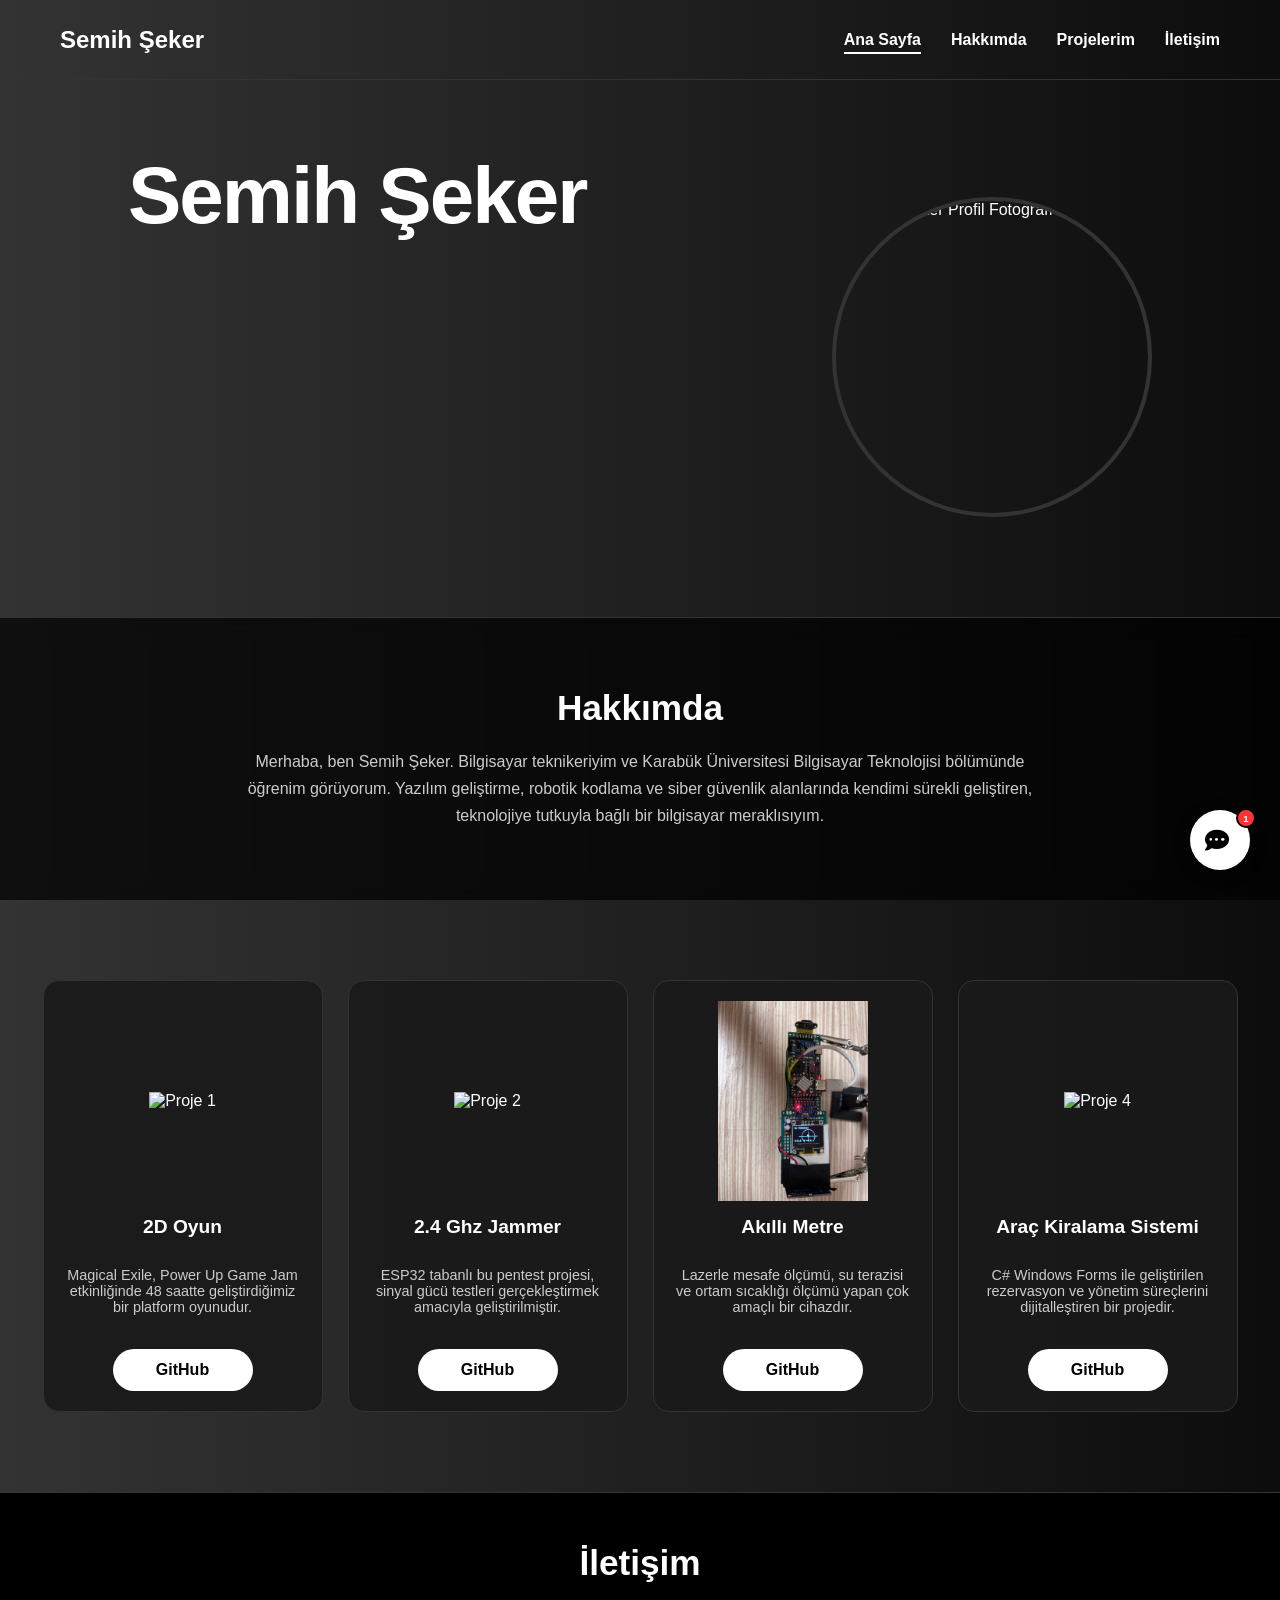
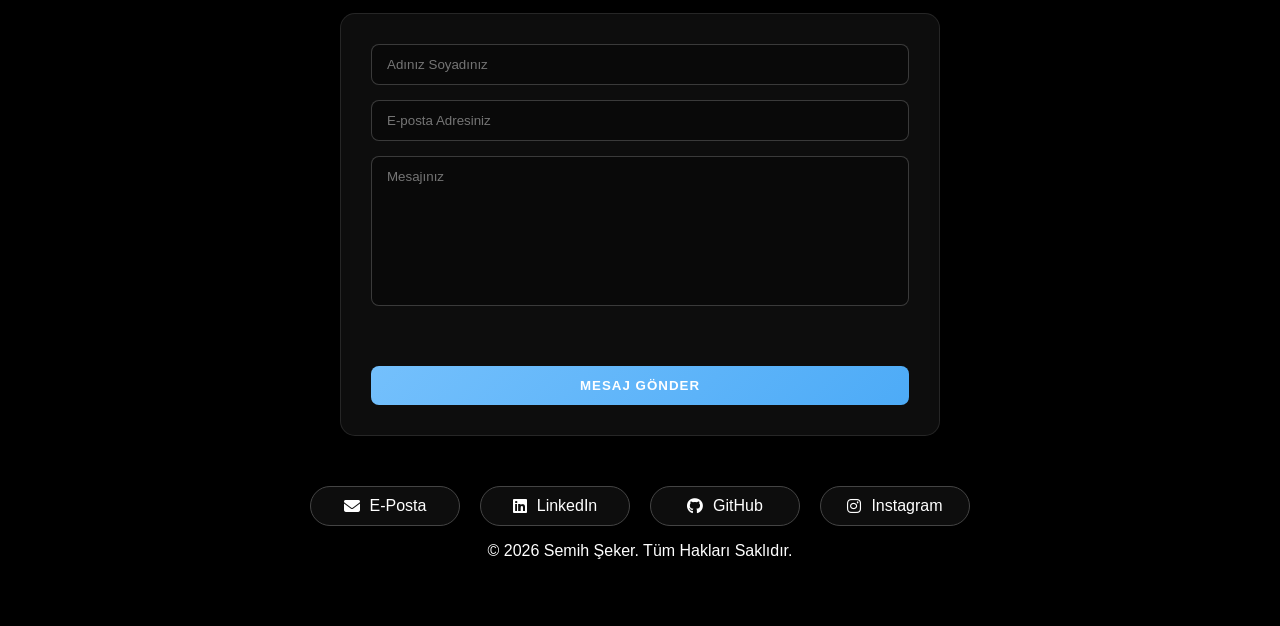
==== commit 48b1eb7f: "Add email.js with correct EmailJS credentials and fix contact form" ====
--- a/index.html
+++ b/index.html
@@ -191,6 +191,7 @@
     <script src="https://unpkg.com/typed.js@2.1.0/dist/typed.umd.js"></script>
     <script src="index.js"></script>
     <script src="chatbot.js"></script>
+    <script src="email.js"></script>
 </body>
 
 </html>
--- a/index.css
+++ b/index.css
@@ -68,7 +68,7 @@
 }
 
 .navlink ul li a:hover {
-    color: #00ff00;
+    color: #e0e0e0;
 }
 
 .hamburger {
@@ -121,7 +121,7 @@
 }
 
 .resim:hover {
-    border-color: #00ff00;
+    border-color: #888;
     transform: scale(1.05);
 }
 
@@ -175,8 +175,8 @@
 
 .kart:hover {
     transform: translateY(-12px);
-    border-color: #00ff00;
-    box-shadow: 0 15px 30px rgba(0, 255, 0, 0.2);
+    border-color: #555;
+    box-shadow: 0 15px 30px rgba(0, 0, 0, 0.4);
 }
 
 .kartimg {
@@ -201,7 +201,7 @@
     text-align: center;
     font-size: 1.2rem;
     font-weight: bold;
-    color: #00ff00;
+    color: #ffffff;
 }
 
 .kartyazı {
@@ -219,7 +219,7 @@
     width: 140px;
     height: 42px;
     margin: 0 auto;
-    background: linear-gradient(90deg, #00ff00, #008800);
+    background: #fff;
     border-radius: 25px;
     display: flex;
     justify-content: center;
@@ -229,7 +229,7 @@
 
 .kartbutton:hover {
     transform: scale(1.05);
-    box-shadow: 0 0 20px rgba(0, 255, 0, 0.4);
+    box-shadow: 0 4px 14px rgba(0, 0, 0, 0.35);
 }
 
 .kartbutton a {
@@ -347,7 +347,7 @@
 }
 
 .navlink ul li a.active {
-    color: #00ff00;
+    color: #ffffff;
     position: relative;
 }
 
@@ -358,7 +358,7 @@
     bottom: -6px;
     width: 100%;
     height: 2px;
-    background: #00ff00;
+    background: #ffffff;
 }
 
 /* İletişim Formu Genel Alanı */
@@ -458,7 +458,7 @@
     width: 60px;
     height: 60px;
     border-radius: 50px;
-    background: linear-gradient(135deg, #00ff00, #008800);
+    background: #ffffff;
     border: none;
     cursor: pointer;
     display: flex;
@@ -466,7 +466,7 @@
     justify-content: center;
     font-size: 1.5rem;
     color: #000;
-    box-shadow: 0 4px 20px rgba(0, 255, 0, 0.45);
+    box-shadow: 0 4px 16px rgba(0, 0, 0, 0.4);
     transition: width 0.4s cubic-bezier(0.34, 1.56, 0.64, 1),
         height 0.4s cubic-bezier(0.34, 1.56, 0.64, 1),
         border-radius 0.4s ease,
@@ -484,11 +484,11 @@
     height: 36px;
     border-radius: 18px;
     font-size: 0.9rem;
-    box-shadow: 0 4px 20px rgba(0, 255, 0, 0.3);
+    box-shadow: 0 4px 16px rgba(0, 0, 0, 0.3);
 }
 
 #chatToggleBtn:hover {
-    box-shadow: 0 6px 28px rgba(0, 255, 0, 0.65);
+    box-shadow: 0 6px 22px rgba(0, 0, 0, 0.5);
 }
 
 #chatToggleBtn:not(.open):hover {
@@ -565,12 +565,12 @@
     height: 580px;
     background: rgba(10, 10, 10, 0.95);
     backdrop-filter: blur(18px);
-    border: 1px solid #00ff0055;
+    border: 1px solid #333;
     border-radius: 20px;
     display: flex;
     flex-direction: column;
     overflow: hidden;
-    box-shadow: 0 12px 50px rgba(0, 255, 0, 0.2);
+    box-shadow: 0 12px 40px rgba(0, 0, 0, 0.6);
     opacity: 0;
     transform: translateY(20px) scale(0.95);
     pointer-events: none;
@@ -585,8 +585,8 @@
 
 .chat-header {
     padding: 16px 20px;
-    background: linear-gradient(90deg, #002200, #001500);
-    border-bottom: 1px solid #00ff0033;
+    background: #111;
+    border-bottom: 1px solid #2a2a2a;
     display: flex;
     align-items: center;
     gap: 12px;
@@ -597,7 +597,7 @@
     width: 38px;
     height: 38px;
     border-radius: 50%;
-    background: linear-gradient(135deg, #00ff00, #008800);
+    background: #fff;
     display: flex;
     align-items: center;
     justify-content: center;
@@ -614,7 +614,7 @@
 .chat-header-info h4 {
     margin: 0;
     font-size: 0.95rem;
-    color: #00ff00;
+    color: #fff;
     font-weight: 700;
 }
 
@@ -628,8 +628,8 @@
     width: 8px;
     height: 8px;
     border-radius: 50%;
-    background: #00ff00;
-    box-shadow: 0 0 6px #00ff00;
+    background: #aaa;
+    box-shadow: none;
     flex-shrink: 0;
     animation: pulseDot 2s ease-in-out infinite;
 }
@@ -715,8 +715,8 @@
 }
 
 .bot-message .message-bubble {
-    background: rgba(0, 255, 0, 0.08);
-    border: 1px solid #00ff0033;
+    background: rgba(255, 255, 255, 0.06);
+    border: 1px solid #2e2e2e;
     color: #e8e8e8;
     border-bottom-left-radius: 4px;
 }
@@ -725,7 +725,7 @@
     width: 30px;
     height: 30px;
     border-radius: 50%;
-    background: linear-gradient(135deg, #00ff00, #008800);
+    background: #fff;
     display: flex;
     align-items: center;
     justify-content: center;
@@ -743,8 +743,8 @@
 }
 
 .typing-bubble {
-    background: rgba(0, 255, 0, 0.08);
-    border: 1px solid #00ff0033;
+    background: rgba(255, 255, 255, 0.06);
+    border: 1px solid #2e2e2e;
     border-radius: 18px;
     border-bottom-left-radius: 4px;
     padding: 12px 16px;
@@ -757,7 +757,7 @@
     width: 7px;
     height: 7px;
     border-radius: 50%;
-    background: #00ff00;
+    background: #aaa;
     display: inline-block;
     animation: typingBounce 1.2s ease-in-out infinite;
 }
@@ -792,7 +792,7 @@
 /* Genişleşmiş (başlangıç) durumu */
 .quick-questions {
     padding: 12px 12px;
-    border-top: 1px solid #00ff0022;
+    border-top: 1px solid #2a2a2a;
     display: flex;
     flex-direction: column;
     gap: 8px;
@@ -815,8 +815,8 @@
 .quick-btn {
     width: 100%;
     padding: 12px 18px;
-    background: rgba(0, 255, 0, 0.07);
-    border: 1px solid #00ff0044;
+    background: rgba(255, 255, 255, 0.04);
+    border: 1px solid #2e2e2e;
     border-radius: 30px;
     color: #ccc;
     font-size: 0.82rem;
@@ -833,8 +833,8 @@
 }
 
 .quick-btn:hover:not(:disabled) {
-    background: rgba(0, 255, 0, 0.16);
-    border-color: #00ff0088;
+    background: rgba(255, 255, 255, 0.1);
+    border-color: #555;
     color: #fff;
     transform: scale(1.02);
 }
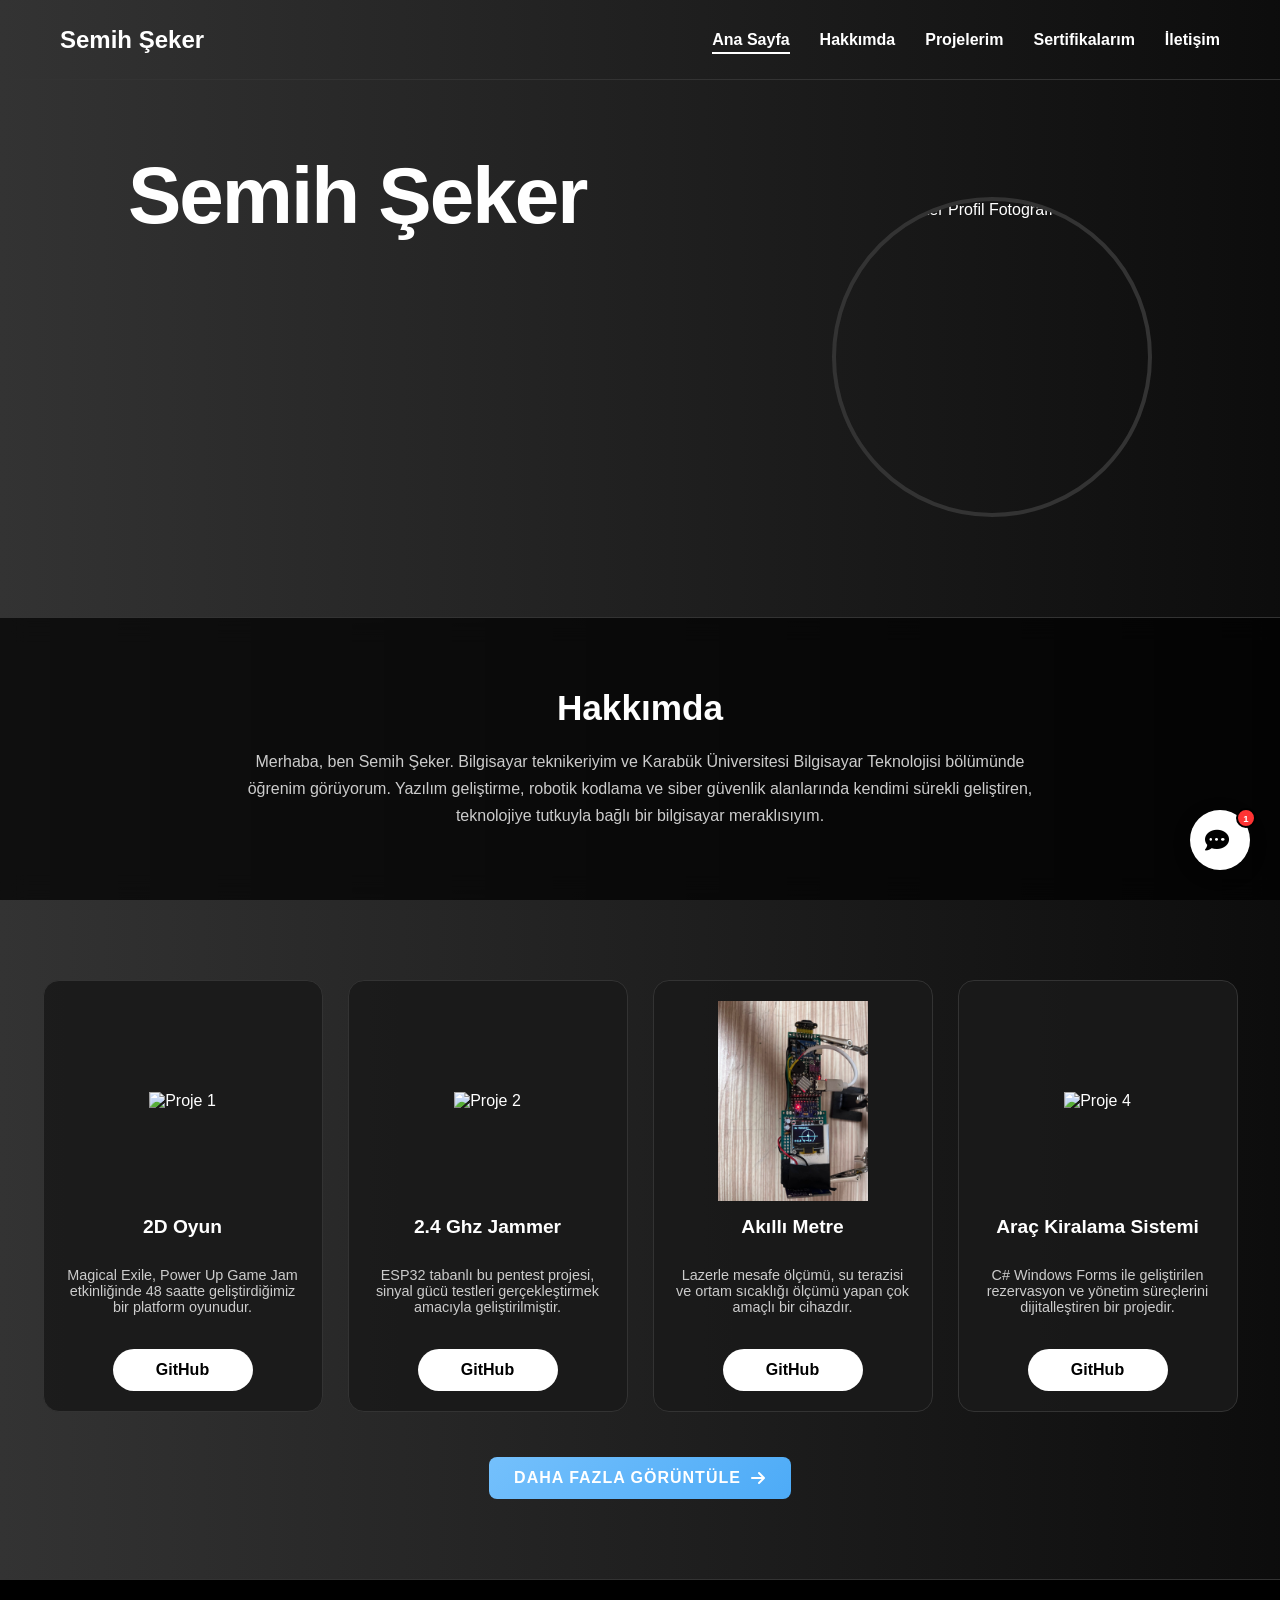
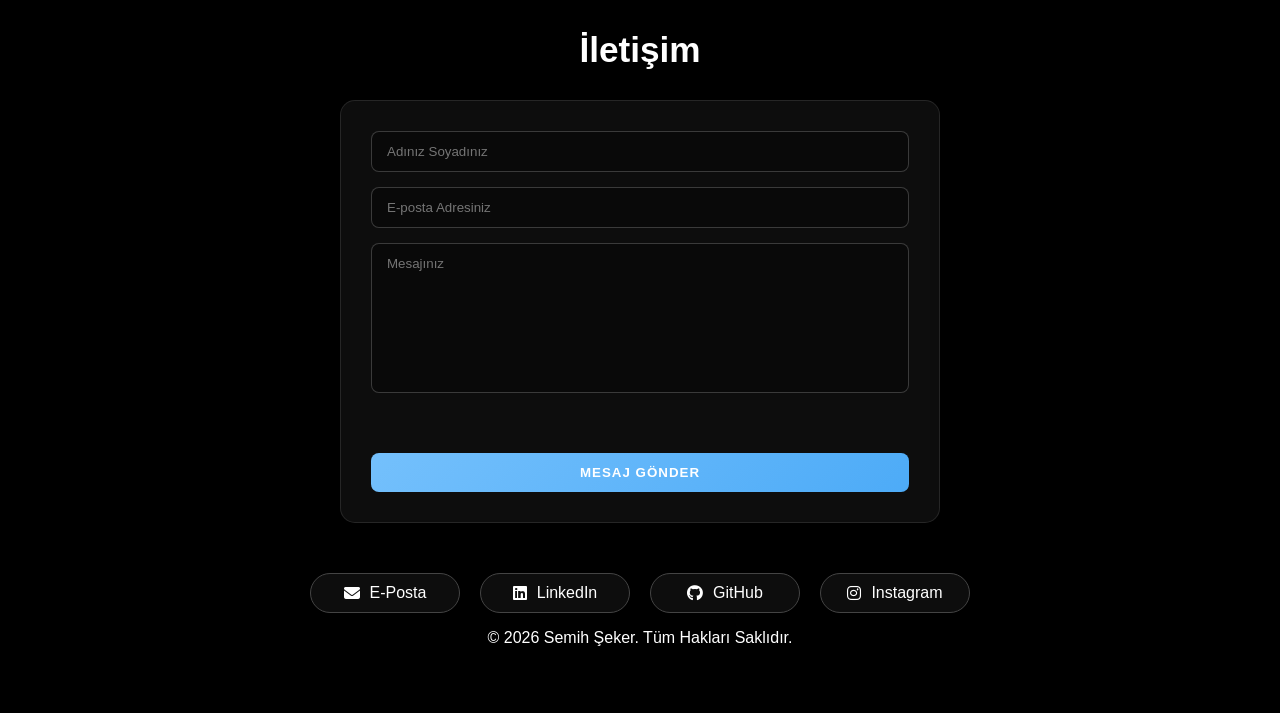
==== commit cb896f12: "update certifications page and css" ====
--- a/index.html
+++ b/index.html
@@ -30,6 +30,7 @@
                         <li><a href="#AnaSayfa">Ana Sayfa</a></li>
                         <li><a href="#hakkimda">Hakkımda</a></li>
                         <li><a href="#projeler">Projelerim</a></li>
+                        <li><a href="sertifikalar.html">Sertifikalarım</a></li>
                         <li><a href="#iletisim">İletişim</a></li>
                     </ul>
                 </div>
@@ -102,6 +103,10 @@
             </div>
             <div class="kartbutton"><a href="https://github.com/sem1hX1/Akilli-Arac-Kiralama-Rezarvasyon-Sistemi"
                     target="_blank">GitHub</a></div>
+        </div>
+
+        <div style="width: 100%; display: flex; justify-content: center; margin-top: 20px;" data-aos="fade-up">
+            <a href="projeler.html" class="gonder-btn" style="text-decoration: none; display: inline-flex; align-items: center; gap: 10px;">Daha Fazla Görüntüle <i class="fa-solid fa-arrow-right"></i></a>
         </div>
     </section>
 
--- a/index.css
+++ b/index.css
@@ -891,4 +891,176 @@
     #chatToggleBtn.open {
         width: calc(100vw - 24px);
     }
+}
+
+/* =========================
+   9. PROJELER DETAY & SERTIFIKALAR (projeler.html)
+========================= */
+.kart-genis {
+    width: 100%;
+    max-width: 900px;
+    background: rgba(26, 26, 26, 0.9);
+    border: 1px solid #333;
+    border-radius: 16px;
+    padding: 30px;
+    display: flex;
+    flex-direction: column;
+    gap: 25px;
+    transition: 0.4s;
+    margin-bottom: 20px;
+}
+@media (min-width: 768px) {
+    .kart-genis {
+        flex-direction: row;
+        align-items: flex-start;
+    }
+    .kart-genis-img {
+        flex: 0 0 350px;
+    }
+}
+.kart-genis:hover {
+    transform: translateY(-8px);
+    border-color: #555;
+    box-shadow: 0 15px 30px rgba(0, 0, 0, 0.4);
+}
+.kart-genis-img {
+    width: 100%;
+    height: 250px;
+    display: flex;
+    align-items: center;
+    justify-content: center;
+    overflow: hidden;
+    border-radius: 12px;
+    background: #111;
+}
+.kart-genis-img img {
+    max-width: 100%;
+    max-height: 100%;
+    object-fit: cover;
+    border-radius: 12px;
+}
+.kart-genis-content {
+    display: flex;
+    flex-direction: column;
+    justify-content: space-between;
+    flex: 1;
+}
+.kart-genis-baslik {
+    font-size: 1.8rem;
+    font-weight: bold;
+    color: #ffffff;
+    margin-bottom: 15px;
+}
+.kart-genis-yazi {
+    font-size: 1rem;
+    color: #ccc;
+    line-height: 1.6;
+    margin-bottom: 20px;
+}
+.kart-genis-tech {
+    display: flex;
+    gap: 10px;
+    flex-wrap: wrap;
+    margin-bottom: 20px;
+}
+.tech-badge {
+    background: rgba(116, 192, 252, 0.15);
+    color: #74C0FC;
+    padding: 6px 14px;
+    border-radius: 20px;
+    font-size: 0.85rem;
+    font-weight: 600;
+    border: 1px solid rgba(116, 192, 252, 0.3);
+}
+
+.sertifika-kart {
+    width: 320px;
+    background: rgba(20, 20, 20, 0.9);
+    border: 1px solid #444;
+    border-radius: 16px;
+    padding: 30px 20px;
+    display: flex;
+    flex-direction: column;
+    align-items: center;
+    text-align: center;
+    transition: 0.4s;
+    position: relative;
+    z-index: 1;
+}
+.sertifika-kart::before {
+    content: '';
+    position: absolute;
+    top: -1px;
+    left: -1px;
+    right: -1px;
+    height: 4px;
+    border-radius: 16px 16px 0 0;
+    background: linear-gradient(90deg, #74C0FC, #4dabf7);
+    opacity: 0;
+    transition: 0.3s;
+    pointer-events: none;
+}
+.sertifika-kart:hover {
+    transform: translateY(-8px);
+    border-color: #74C0FC;
+    box-shadow: 0 15px 30px rgba(0, 0, 0, 0.5);
+}
+.sertifika-kart:hover::before {
+    opacity: 1;
+}
+.sertifika-icon-container {
+    width: 80px;
+    height: 80px;
+    border-radius: 50%;
+    background: rgba(116, 192, 252, 0.1);
+    display: flex;
+    align-items: center;
+    justify-content: center;
+    margin-bottom: 20px;
+    border: 1px solid rgba(116, 192, 252, 0.3);
+}
+.sertifika-icon {
+    font-size: 2.5rem;
+    color: #74C0FC;
+}
+.sertifika-baslik {
+    font-size: 1.25rem;
+    font-weight: bold;
+    color: #fff;
+    margin-bottom: 10px;
+}
+.sertifika-kurum {
+    font-size: 0.95rem;
+    color: #aaa;
+    margin-bottom: 15px;
+    font-weight: 600;
+}
+.sertifika-desc {
+    font-size: 0.9rem;
+    color: #ccc;
+    margin-bottom: 20px;
+    line-height: 1.5;
+    flex-grow: 1;
+}
+.sertifika-link {
+    display: inline-block;
+    color: #fff;
+    text-decoration: none;
+    font-weight: 600;
+    font-size: 0.9rem;
+    padding: 10px 24px;
+    border: 1px solid #555;
+    border-radius: 25px;
+    background: rgba(255, 255, 255, 0.05);
+    transition: all 0.3s ease;
+    position: relative;
+    z-index: 10;
+    cursor: pointer;
+    margin-top: 5px;
+}
+.sertifika-link:hover {
+    color: #74C0FC;
+    border-color: #74C0FC;
+    background: rgba(116, 192, 252, 0.1);
+    transform: scale(1.05);
 }
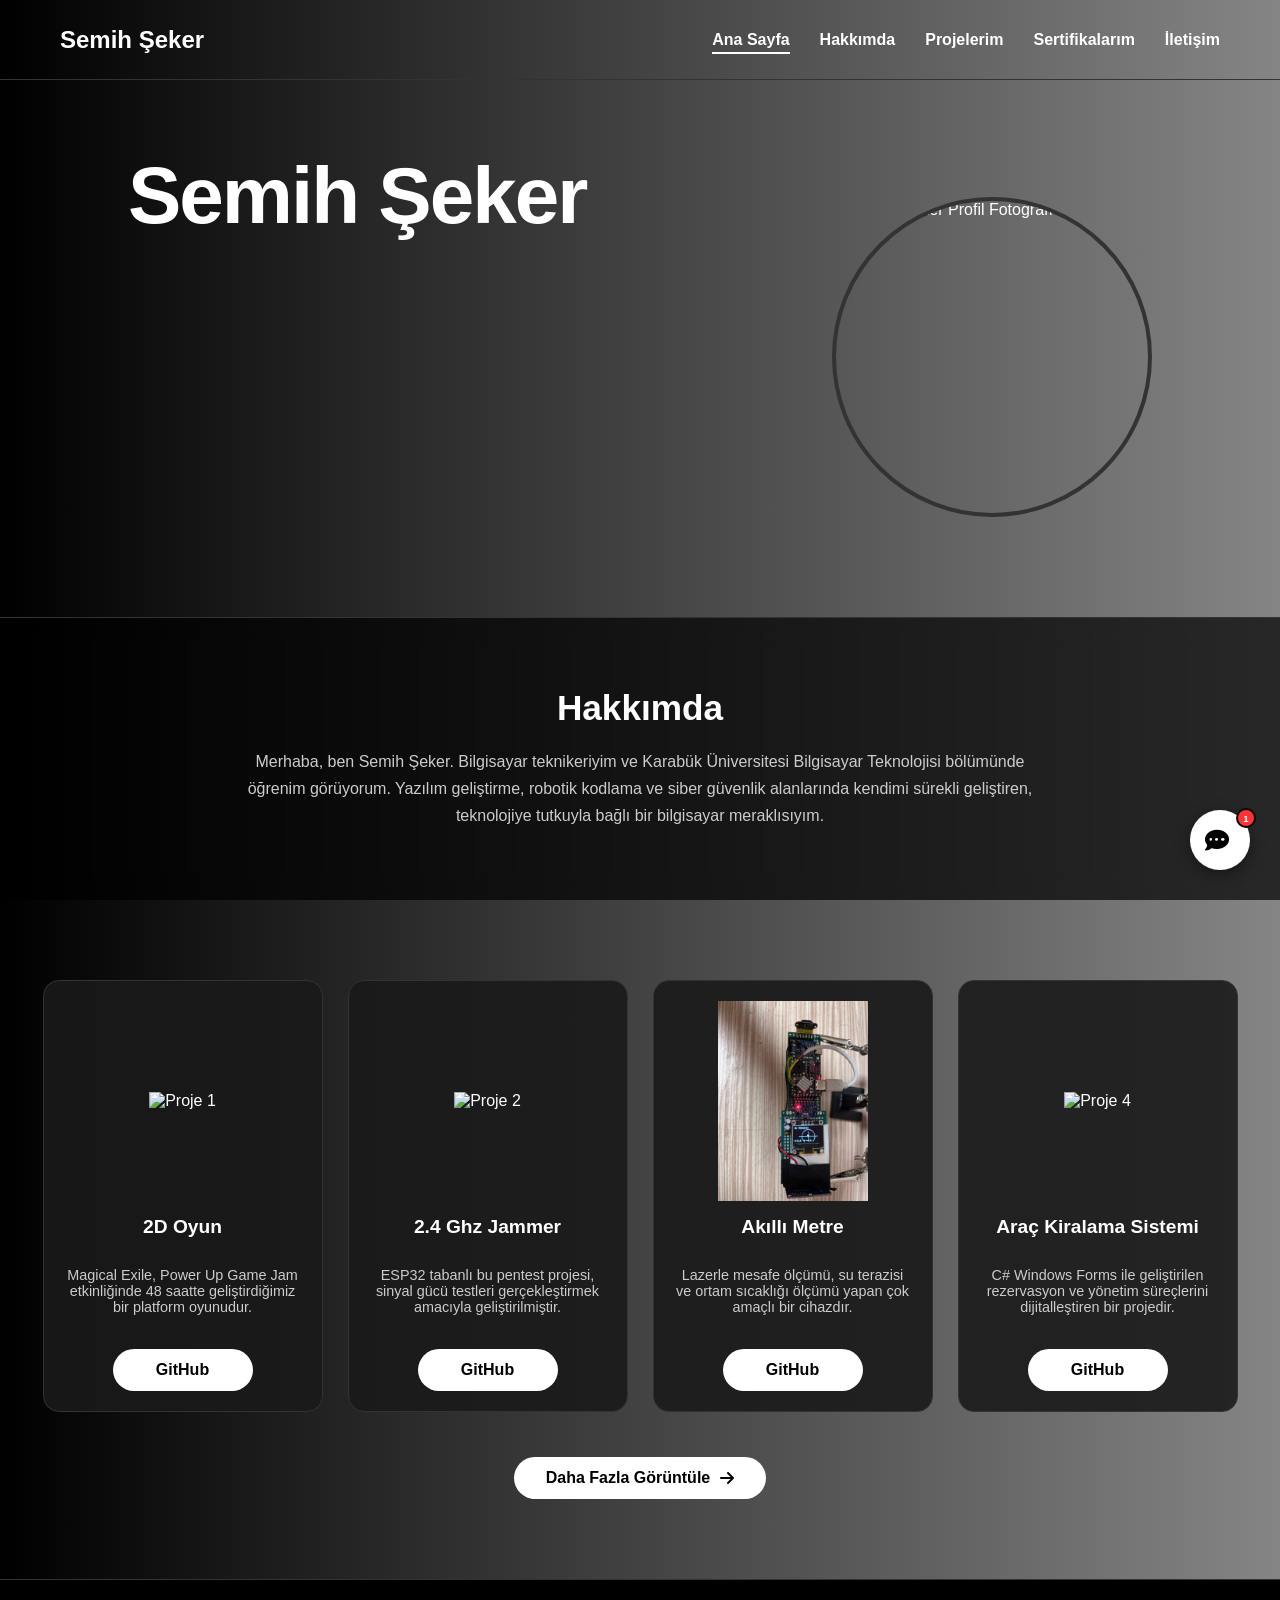
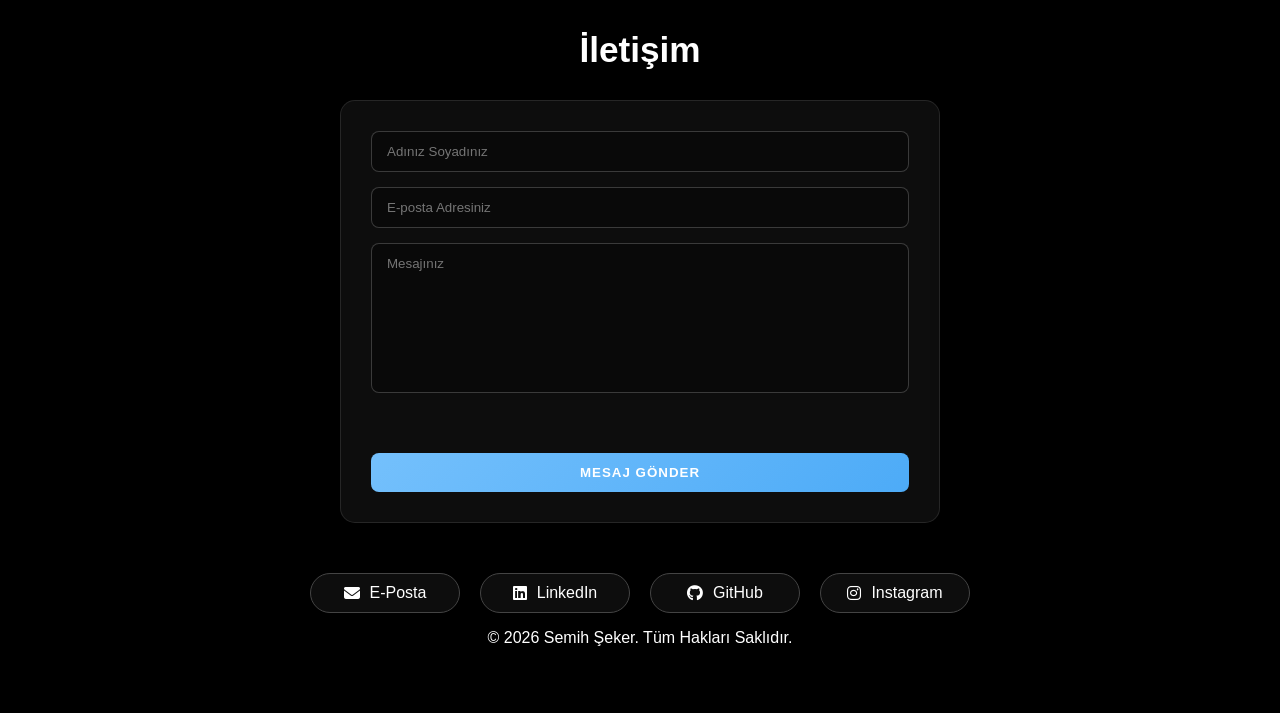
==== commit fb017f46: "style: updated daha fazla goruntule button" ====
--- a/index.html
+++ b/index.html
@@ -106,7 +106,7 @@
         </div>
 
         <div style="width: 100%; display: flex; justify-content: center; margin-top: 20px;" data-aos="fade-up">
-            <a href="projeler.html" class="gonder-btn" style="text-decoration: none; display: inline-flex; align-items: center; gap: 10px;">Daha Fazla Görüntüle <i class="fa-solid fa-arrow-right"></i></a>
+            <a href="projeler.html" class="daha-fazla-btn" style="text-decoration: none;">Daha Fazla Görüntüle <i class="fa-solid fa-arrow-right"></i></a>
         </div>
     </section>
 
--- a/index.css
+++ b/index.css
@@ -6,9 +6,9 @@
 }
 
 body {
-    background: linear-gradient(270deg, #000000, #1a1a1a, #000000, #333333);
-    background-size: 400% 400%;
-    animation: WhitePulse 20s ease-in-out infinite;
+    background: linear-gradient(270deg, #030303, #1c1c1c, #080808, #3b3b3b, #0a0a0a, #858585, #000000);
+    background-size: 600% 600%;
+    animation: WhitePulse 22s ease-in-out infinite;
     min-height: 100vh;
     margin: 0;
     font-family: -apple-system, BlinkMacSystemFont, "Segoe UI", Roboto, Helvetica, Arial, sans-serif;
@@ -424,6 +424,30 @@
     box-shadow: 0 5px 15px rgba(116, 192, 252, 0.4);
 }
 
+/* Daha Fazla Görüntüle Butonu */
+.daha-fazla-btn {
+    display: inline-flex;
+    justify-content: center;
+    align-items: center;
+    gap: 10px;
+    background: #fff;
+    color: #000;
+    text-decoration: none;
+    font-weight: bold;
+    font-size: 1rem;
+    padding: 12px 32px;
+    border: none;
+    border-radius: 30px;
+    transition: 0.3s ease;
+    cursor: pointer;
+}
+
+.daha-fazla-btn:hover {
+    transform: scale(1.05);
+    box-shadow: 0 4px 15px rgba(255, 255, 255, 0.2);
+    color: #000;
+}
+
 /* Mobil Uyumluluk */
 @media (max-width: 768px) {
     .iletisim-form {
@@ -452,6 +476,7 @@
     flex-direction: column;
     align-items: flex-end;
     gap: 12px;
+    pointer-events: none;
 }
 
 #chatToggleBtn {
@@ -476,6 +501,7 @@
     overflow: hidden;
     white-space: nowrap;
     gap: 6px;
+    pointer-events: auto;
 }
 
 /* Chat açıkken pill şekli */
@@ -1043,24 +1069,26 @@
     flex-grow: 1;
 }
 .sertifika-link {
-    display: inline-block;
-    color: #fff;
+    display: flex;
+    justify-content: center;
+    align-items: center;
+    gap: 8px;
+    background: #fff;
+    color: #000;
     text-decoration: none;
-    font-weight: 600;
+    font-weight: bold;
     font-size: 0.9rem;
     padding: 10px 24px;
-    border: 1px solid #555;
+    border: none;
     border-radius: 25px;
-    background: rgba(255, 255, 255, 0.05);
-    transition: all 0.3s ease;
+    transition: 0.3s;
     position: relative;
     z-index: 10;
     cursor: pointer;
     margin-top: 5px;
 }
 .sertifika-link:hover {
-    color: #74C0FC;
-    border-color: #74C0FC;
-    background: rgba(116, 192, 252, 0.1);
     transform: scale(1.05);
+    box-shadow: 0 4px 14px rgba(255, 255, 255, 0.2);
+    color: #000;
 }
